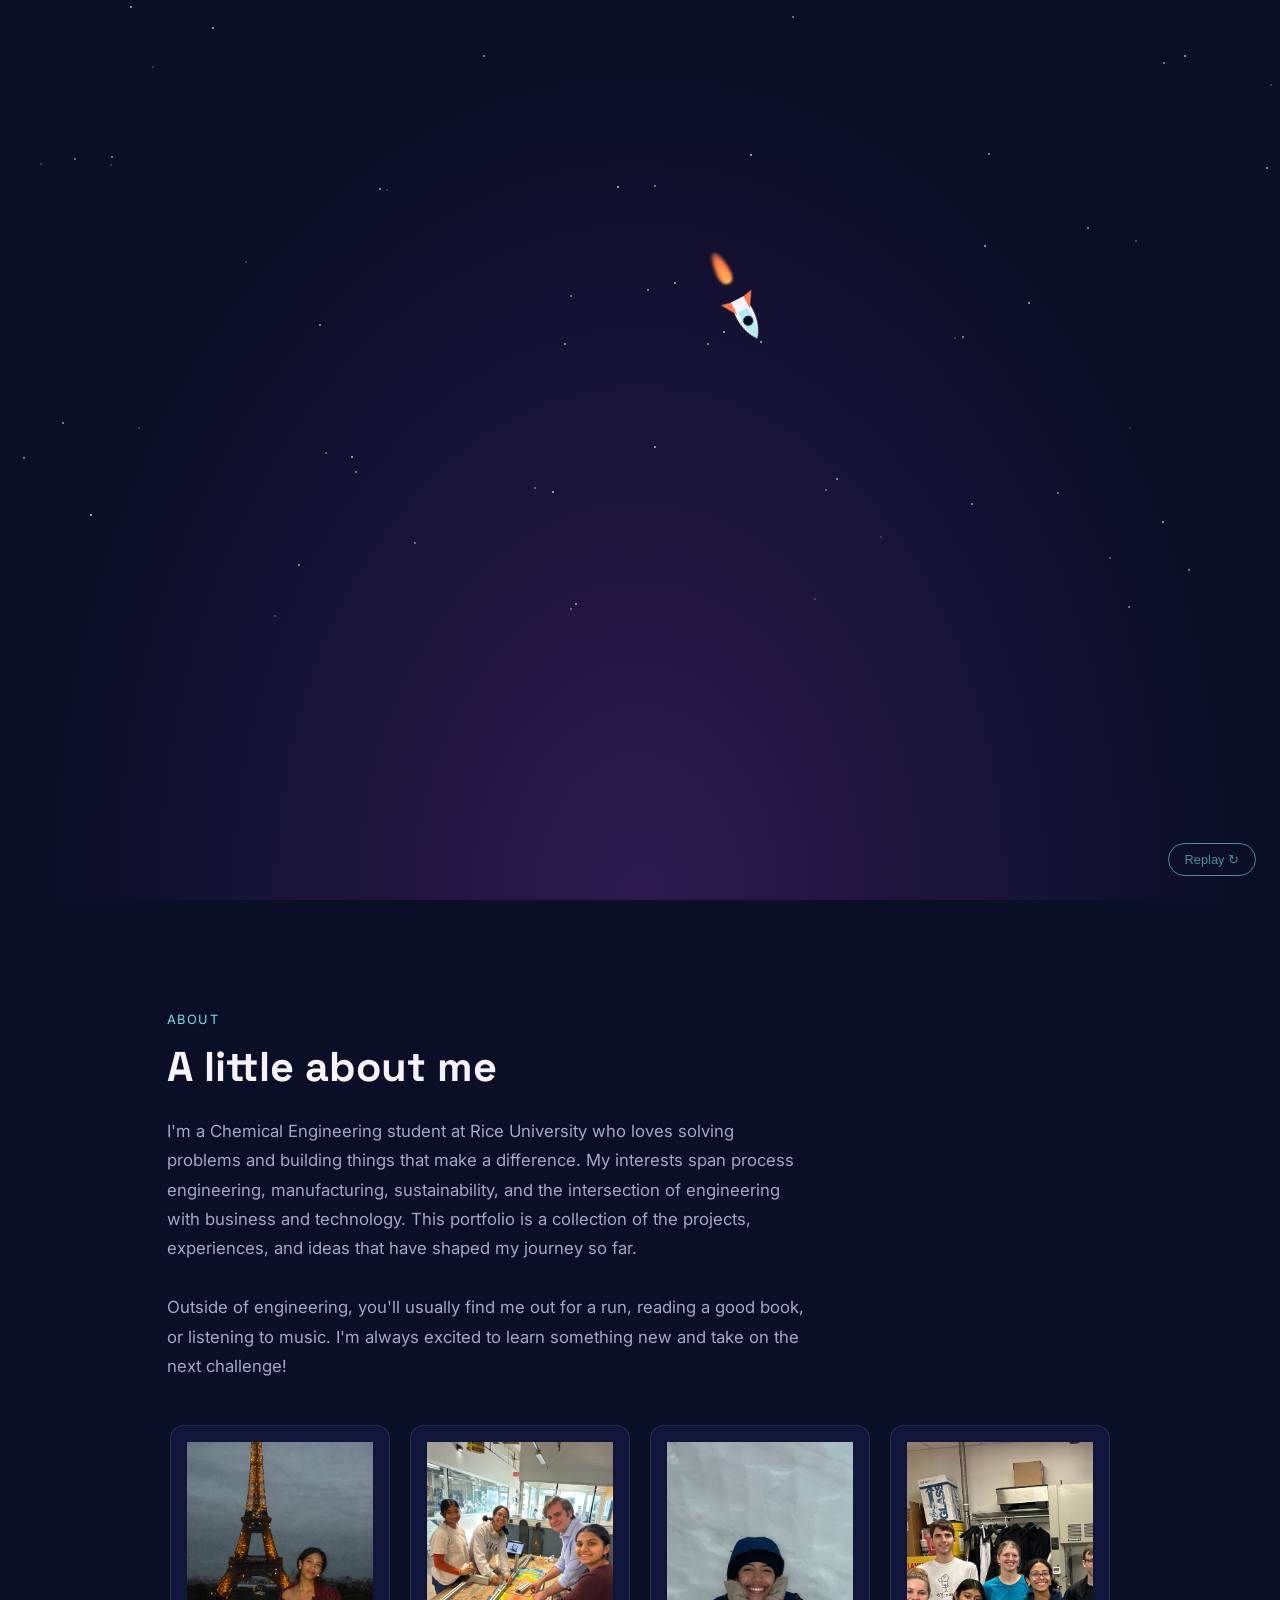
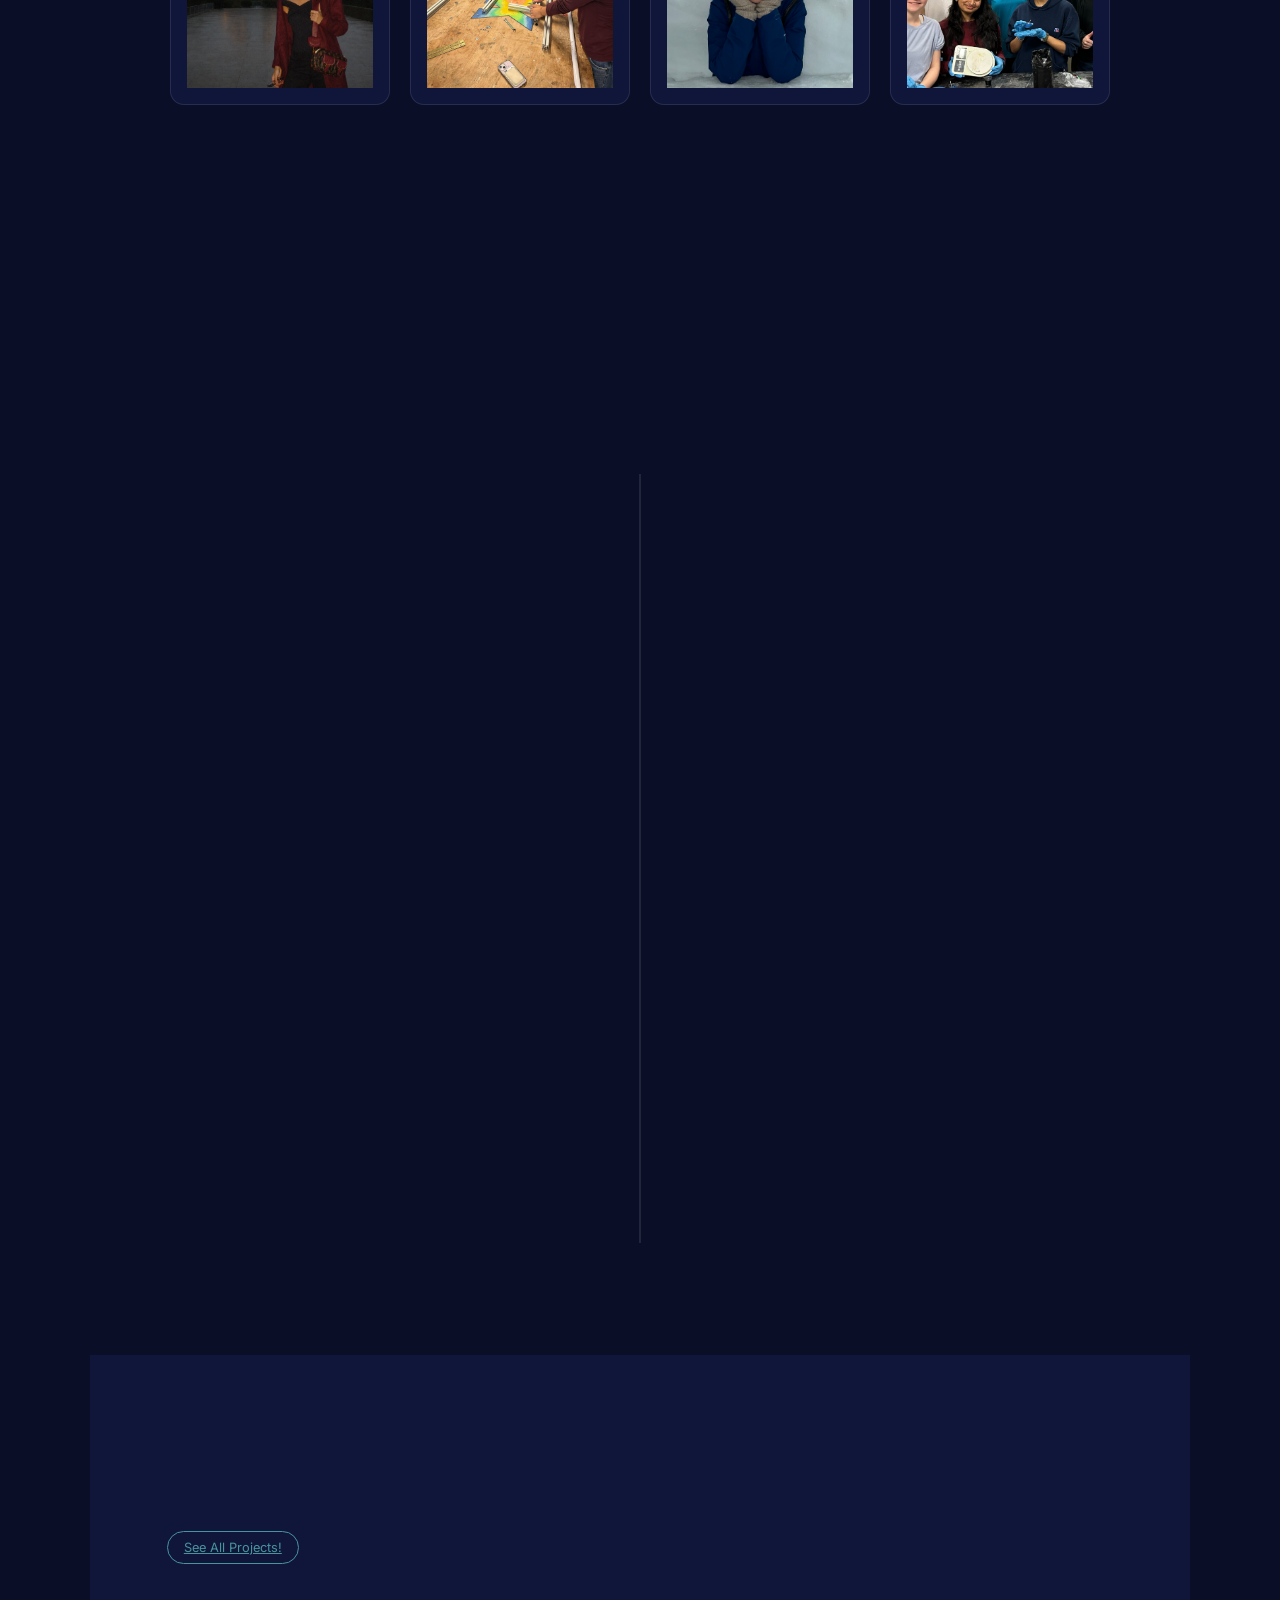
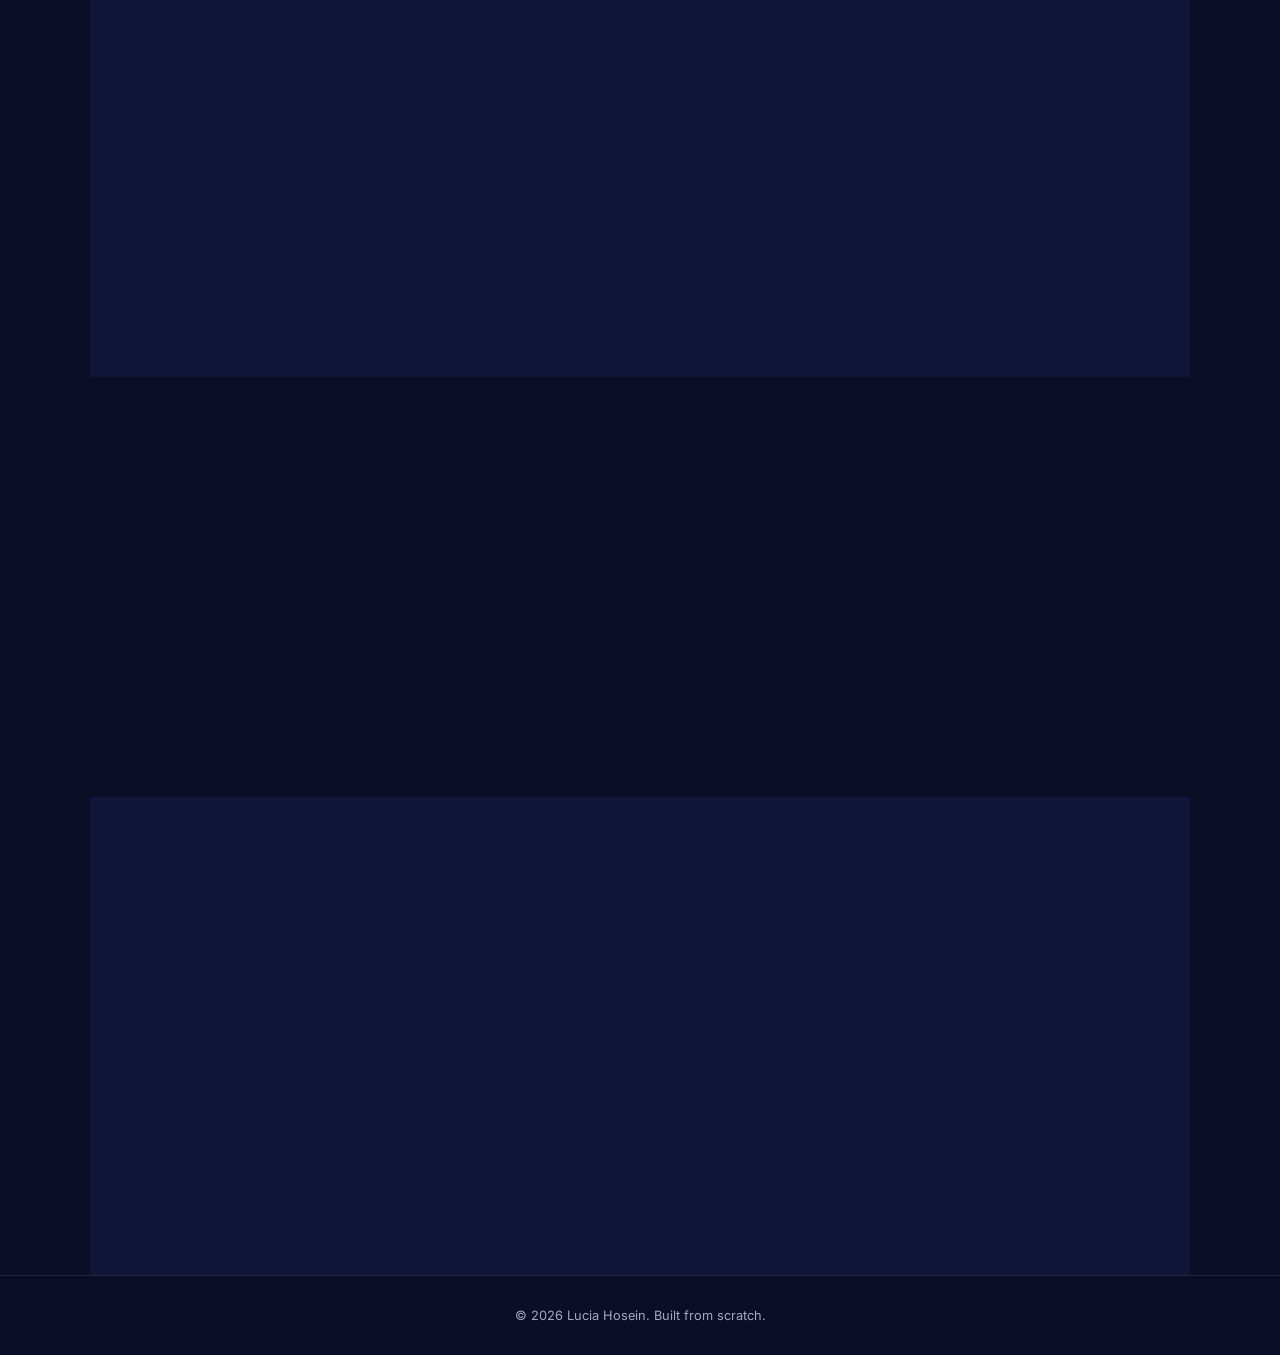
==== index.html @ 8dd656ae "Update index.html" ====
<!DOCTYPE html>
<html lang="en">
<head>
<meta charset="UTF-8">
<title>Lucia — Engineering Portfolio</title>
<link rel="preconnect" href="https://fonts.googleapis.com">
<link rel="preconnect" href="https://fonts.gstatic.com" crossorigin>
<link href="https://fonts.googleapis.com/css2?family=Space+Grotesk:wght@500;700&family=Inter:wght@400;500&display=swap" rel="stylesheet">
<link rel="stylesheet" href="styles.css">
</head>
<body>

<nav id="nav">
  <div class="logo">LUCIA HOSEIN</div>
  <ul>
    <li><a href="#about">About</a></li>
    <li><a href="#timeline">Timeline</a></li>
    <li><a href="projects/Project Landing Page.html">Projects</a></li>
    <li><a href="#skills">Skills</a></li>
    <li><a href="#contact">Contact</a></li>
  </ul>
</nav>

<div id="stage">
  <div id="hero">
    <h1>Hi, I'm Lucia!</h1>
    <p>Aspiring Chemical Engineer</p>
  </div>

  <div id="scroll-cue">

    <span>SCROLL</span>
    <svg width="18" height="18" viewBox="0 0 24 24" fill="none" stroke="#6EE7DE" stroke-width="2">
      <path d="M6 9l6 6 6-6"/>
    </svg>
  </div>

  <div id="rocket-wrap">
    <div class="rocket-body">
      <svg viewBox="0 0 46 62" width="46" height="62">
        <path d="M23 0 C33 12 34 30 30 44 L16 44 C12 30 13 12 23 0 Z" fill="#F5F3FF"/>
        <path d="M23 0 C29 10 30 22 28 32 L18 32 C16 22 17 10 23 0 Z" fill="#6EE7DE" opacity="0.5"/>
        <circle cx="23" cy="20" r="5" fill="#0A0E27"/>
        <path d="M16 30 L6 46 L16 44 Z" fill="#FF7A45"/>
        <path d="M30 30 L40 46 L30 44 Z" fill="#FF7A45"/>
      </svg>
      <div class="flame-trail"></div>
    </div>
  </div>

  <div id="impact"></div>
  <button id="replay">Replay ↻</button>
</div>

<section class="content" id="about">
  <span class="eyebrow reveal">About</span>
  <h2 class="reveal">A little about me</h2>
  <p class="reveal">
    I'm a Chemical Engineering student at Rice University who loves solving problems and building things that make a difference.
    My interests span process engineering, manufacturing, sustainability, and the intersection of engineering with business and technology. 
    This portfolio is a collection of the projects, experiences, and ideas that have shaped my journey so far.
    <br>
    <br>
    Outside of engineering, you'll usually find me out for a run, reading a good book, or listening to music.
    I'm always excited to learn something new and take on the next challenge!
  </p>
  <div class="photo-scroll reveal">
    <div class="photo-item placeholder">
      <img src="images/image 1.png">
    </div>
    <div class="photo-item placeholder">
      <img src ="images/image 2.PNG">
    </div>
    <div class="photo-item placeholder">
      <img src = "images/image 3.JPG">
    </div>
    <div class="photo-item placeholder">
      <img src="images/image 4.jpg">
    </div>
  </div>
</section>

<section class="content" id="timeline">
  <span class="eyebrow reveal">Journey</span>
  <h2 class="reveal">Education &amp; Experience</h2>
  <div class="timeline">
    <div class="timeline-item reveal">
      <span class="timeline-date">June 2026</span>
      <h3>Lab Intern </h3>ChampionX</h3>
      <p>Supporting engineers in industrial operations while gaining experience in process improvement, chemical treatment, and data-driven problem solving</p>
    </div>
    <div class="timeline-item reveal">
      <span class="timeline-date">April 2026</span>
      <h3>Undergraduate Researcher</h3>Kampouri Lab</h3>
      <p>Synthesizing and characterizing Metal-Organic Frameworks (MOFs) via solvothermal methods for applications in catalysis and photoelectrochemical devices </p>
    </div>
      <div class="timeline-item reveal">
      <span class="timeline-date">August 2025</span>
      <h3>Team Engineer</h3>Rice Eclipse</h3>
      <p>Designing, manufacturing, and testing HTPB/paraffin fuel grains for nationally competitive hybrid rockets</p>
    </div>
    <div class="timeline-item reveal">
      <span class="timeline-date">2025 – 2029</span>
      <h3>B.S. in Chemical and Biomolecular Engineering</h3>Rice University</h3>
      <p>Minor in Business Administration</p>
    </div>
    <!-- if i want to add more later
    <div class="timeline-item reveal">
      <span class="timeline-date">2022</span>
      <h3>Award or milestone</h3>
      <p>Placeholder — a hackathon win, publication, or other notable marker.</p>
    </div>
  -->
  </div>
</section>

<section class="content" id="projects">
  <h2 class="reveal">Selected Projects</h2>
    <div id="impact"></div>
      <a id="Project-Landing-Page" href="projects/Project Landing Page.html">See All Projects!</a>
</div>

    <div class="project-grid">
      <a class="project-card reveal" href="projects/project-1.html">
        <h3>Interactive Portfolio Website</h3>
        <p>Designed and developed a responsive portfolio website from concept to deployment</p>
        <span class="tag">HTML</span><span class="tag">CSS</span>
      </a>
      
      <a class="project-card reveal" href="projects/project-2.html">
        <h3>Social Network Analysis & Visualization</h3>
        <p>Analyzed relationship data by modeling networks as graphs in Python</p>
        <span class="tag">Python</span>
        <span class="tag">Social Network Analysis</span>
        <span class="tag">Centrality Metrics</span>
      </a>
      <!--
      <a class="project-card reveal" href="projects/project-3.html">
        <h3>Study Timer</h3>
        <p>One or two sentences on what this project does and why it's interesting. Replace with a real project.</p>
        <span class="tag">C++</span><span class="tag">Robotics</span>
      </a>
       -->
    </div>
  

</section>

<section class="content" id="skills">
  <span class="eyebrow reveal">Toolbox</span>
  <h2 class="reveal">Skills</h2>
  <div class="skill-cloud">
    <span class="skill-pill reveal">Python</span>
    <span class="skill-pill reveal">Java</span>
    <span class="skill-pill reveal">MATLAB</span>
    <span class="skill-pill reveal">Microsoft Office Suite</span>
    <span class="skill-pill reveal">French (Conversational)</span>
    <span class="skill-pill reveal">Arduino</span>
    <span class="skill-pill reveal">Git</span>
     <span class="skill-pill reveal">HTML</span>
     <span class="skill-pill reveal">CSS</span>
  </div>
</section>

<section class="content" id="contact">
  <span class="eyebrow reveal">Get in touch</span>
  <h2 class="reveal">Let's talk</h2>
  <p class="reveal">I'd love to hear from you!<br> Whether you have a question, feedback, or just want to connect, feel free to reach out.</p>
  <a class="email reveal" href="mailto:lh85@rice.edu">lh85@rice.edu</a>
  <div class="socials reveal">
    <a href="https://github.com/luciah07">GitHub</a>
    <a href="https://www.linkedin.com/in/lucia-hosein-886b6338a/">LinkedIn</a>
    <a href="images/Lucia Hosein Resume.pdf">Resume</a>
  </div>
</section>

<footer>© 2026 Lucia Hosein. Built from scratch.</footer>

<script>
const stage = document.getElementById('stage');
const rocket = document.getElementById('rocket-wrap');
const impact = document.getElementById('impact');
const hero = document.getElementById('hero');
const nav = document.getElementById('nav');
const scrollCue = document.getElementById('scroll-cue');

for (let i = 0; i < 60; i++) {
  const s = document.createElement('div');
  s.className = 'star';
  s.style.left = Math.random() * 100 + '%';
  s.style.top = Math.random() * 70 + '%';
  s.style.opacity = Math.random() * 0.6 + 0.2;
  stage.appendChild(s);
}

function runIntro() {
  hero.classList.remove('show');
  scrollCue.classList.remove('show');
  nav.classList.remove('show');
  rocket.style.transition = 'none';
  rocket.style.opacity = '1';
  impact.style.transition = 'none';
  impact.style.opacity = '0';
  impact.style.transform = 'translate(-50%, -50%) scale(0)';

  const w = window.innerWidth;
  const h = window.innerHeight;

  const startX = w * 0.18;
  const endX   = w * 0.62;
  const startY = h + 80;
  const groundY = h * 0.5;
  const peak = h * 0.62;

  const flightMs = 2800;
  const t0 = performance.now();

  function frame(now) {
    let t = (now - t0) / flightMs;
    if (t > 1) t = 1;

    const x = startX + (endX - startX) * t;
    const y = startY + (groundY - startY) * t - 4 * peak * t * (1 - t);

    const dt = 0.01;
    const t2 = Math.min(t + dt, 1);
    const x2 = startX + (endX - startX) * t2;
    const y2 = startY + (groundY - startY) * t2 - 4 * peak * t2 * (1 - t2);
    const angle = Math.atan2(y2 - y, x2 - x) * 180 / Math.PI + 90;

    rocket.style.transform = `translate(${x}px, ${y}px) rotate(${angle}deg)`;

    if (t < 1) {
      requestAnimationFrame(frame);
    } else {
      rocket.style.opacity = '0';
      crash(endX, groundY, w, h);
    }
  }
  requestAnimationFrame(frame);
}

function crash(x, y, w, h) {
  impact.style.left = x + 'px';
  impact.style.top = y + 'px';
  impact.style.opacity = '1';

  const diagonal = Math.sqrt(w * w + h * h) * 2.4;
  const scaleFactor = diagonal / 40;

  requestAnimationFrame(() => {
    impact.style.transition = 'transform 0.55s cubic-bezier(.2,.8,.3,1)';
    impact.style.transform = `translate(-50%, -50%) scale(${scaleFactor})`;
  });

  setTimeout(() => {
    hero.classList.add('show');
    scrollCue.classList.add('show');
    nav.classList.add('show');
  }, 420);

  setTimeout(() => {
    impact.style.transition = 'opacity 0.7s ease';
    impact.style.opacity = '0';
  }, 700);
}

document.getElementById('replay').addEventListener('click', runIntro);
scrollCue.addEventListener('click', () => {
  document.getElementById('about').scrollIntoView({ behavior: 'smooth' });
});
window.addEventListener('load', runIntro);

// nav background on scroll
window.addEventListener('scroll', () => {
  if (window.scrollY > 40) nav.classList.add('scrolled');
  else nav.classList.remove('scrolled');
});

// scroll-reveal for content sections
const revealEls = document.querySelectorAll('.reveal');
const io = new IntersectionObserver((entries) => {
  entries.forEach(entry => {
    if (entry.isIntersecting) entry.target.classList.add('in-view');
  });
}, { threshold: 0.15 });
revealEls.forEach(el => io.observe(el));

// project horizontal scroll arrows
const projectGrid = document.querySelector('.project-grid');
const prevBtn = document.getElementById('proj-prev');
const nextBtn = document.getElementById('proj-next');
if (projectGrid && prevBtn && nextBtn) {
  const scrollAmount = () => projectGrid.querySelector('.project-card').offsetWidth + 24;
  prevBtn.addEventListener('click', () => {
    projectGrid.scrollBy({ left: -scrollAmount(), behavior: 'smooth' });
  });
  nextBtn.addEventListener('click', () => {
    projectGrid.scrollBy({ left: scrollAmount(), behavior: 'smooth' });
  });
}
</script>

</body>
</html>
---- styles.css ----
:root {
    --bg-deep: #0A0E27;
    --bg-panel: #10163A;
    --bg-dusk: #2D1B4E;
    --flame: #FF7A45;
    --flame-hot: #FFC857;
    --text-light: #F5F3FF;
    --text-dim: #A9A6C4;
    --accent-cool: #6EE7DE;
    --line: rgba(245,243,255,0.1);
  }

  * { box-sizing: border-box; }

  html {
    scroll-behavior: smooth;
  }

  body {
    margin: 0;
    background: var(--bg-deep);
    font-family: 'Inter', 'Segoe UI', sans-serif;
    color: var(--text-light);
  }

  h1, h2, h3 {
    font-family: 'Space Grotesk', 'Segoe UI', sans-serif;
    margin: 0;
  }

  /* --- nav --- */
  #nav {
    position: fixed;
    top: 0;
    left: 0;
    width: 100%;
    display: flex;
    align-items: center;
    justify-content: space-between;
    padding: 20px 6vw;
    z-index: 100;
    opacity: 0;
    transform: translateY(-10px);
    transition: opacity 0.7s ease, transform 0.7s ease, background 0.3s ease, border-color 0.3s ease;
    border-bottom: 1px solid transparent;
  }
  #nav.show { opacity: 1; transform: translateY(0); }
  #nav.scrolled { background: rgba(10,14,39,0.85); backdrop-filter: blur(8px); border-color: var(--line); }

  #nav .logo {
    font-family: 'Space Grotesk', sans-serif;
    font-weight: 700;
    font-size: 1.1rem;
    letter-spacing: 0.02em;
  }

  #nav ul {
    list-style: none;
    display: flex;
    gap: 2rem;
    margin: 0;
    padding: 0;
  }

  #nav a {
    color: var(--text-dim);
    text-decoration: none;
    font-size: 0.9rem;
    letter-spacing: 0.03em;
    transition: color 0.2s ease;
  }
  #nav a:hover { color: var(--accent-cool); }

  /* --- hero / rocket stage --- */
  #stage {
    position: relative;
    width: 100%;
    height: 100vh;
    overflow: hidden;
    background: radial-gradient(ellipse at 50% 100%, var(--bg-dusk) 0%, var(--bg-deep) 65%);
  }

  .star {
    position: absolute;
    width: 2px;
    height: 2px;
    background: var(--text-light);
    border-radius: 50%;
  }

  #hero {
    position: absolute;
    inset: 0;
    display: flex;
    flex-direction: column;
    align-items: center;
    justify-content: center;
    text-align: center;
    opacity: 0;
    transform: translateY(14px);
    transition: opacity 0.9s ease, transform 0.9s ease;
    z-index: 5;
  }
  #hero.show { opacity: 1; transform: translateY(0); }

  #hero h1 {
    font-size: clamp(2.2rem, 6vw, 4.2rem);
    font-weight: 700;
    letter-spacing: -0.02em;
  }

  #hero p {
    margin-top: 0.6rem;
    font-size: 1.1rem;
    color: var(--accent-cool);
    letter-spacing: 0.04em;
  }

  #scroll-cue {
    position: absolute;
    bottom: 36px;
    left: 50%;
    transform: translateX(-50%);
    display: flex;
    flex-direction: column;
    align-items: center;
    gap: 6px;
    opacity: 0;
    transition: opacity 0.9s ease 0.4s;
    z-index: 6;
    cursor: pointer;
  }
  #scroll-cue.show { opacity: 0.8; }
  #scroll-cue:hover { opacity: 1; }
  #scroll-cue span { font-size: 0.75rem; color: var(--text-dim); letter-spacing: 0.08em; }
  #scroll-cue svg { animation: bob 1.6s ease-in-out infinite; }
  @keyframes bob { 0%,100% { transform: translateY(0); } 50% { transform: translateY(6px); } }

  #rocket-wrap {
    position: absolute;
    left: 0;
    top: 0;
    width: 46px;
    height: 90px;
    z-index: 10;
    will-change: transform;
  }
  .rocket-body { position: relative; width: 46px; height: 90px; }

  .flame-trail {
    position: absolute;
    left: 50%;
    top: 62px;
    transform: translateX(-50%);
    width: 16px;
    height: 34px;
    background: radial-gradient(ellipse at top, var(--flame-hot) 0%, var(--flame) 55%, transparent 80%);
    border-radius: 50% 50% 60% 60%;
    filter: blur(1px);
  }

  #impact {
    position: absolute;
    width: 40px;
    height: 40px;
    border-radius: 50%;
    background: radial-gradient(circle, var(--flame-hot) 0%, var(--flame) 45%, var(--bg-dusk) 100%);
    transform: translate(-50%, -50%) scale(0);
    z-index: 8;
    opacity: 0;
  }

  #replay {
    position: absolute;
    bottom: 24px;
    right: 24px;
    z-index: 20;
    background: transparent;
    border: 1px solid var(--accent-cool);
    color: var(--accent-cool);
    padding: 8px 16px;
    border-radius: 20px;
    font-size: 0.8rem;
    cursor: pointer;
    opacity: 0.6;
  }
  #replay:hover { opacity: 1; }


  /* --- content sections --- */
  section.content {
    padding: 7rem 6vw;
    max-width: 1100px;
    margin: 0 auto;
  }

  .reveal {
    opacity: 0;
    transform: translateY(24px);
    transition: opacity 0.7s ease, transform 0.7s ease;
  }
  .reveal.in-view { opacity: 1; transform: translateY(0); }

  .eyebrow {
    display: block;
    font-size: 0.8rem;
    letter-spacing: 0.12em;
    color: var(--accent-cool);
    text-transform: uppercase;
    margin-bottom: 0.8rem;
  }

  #about h2 { font-size: clamp(1.8rem, 4vw, 2.6rem); margin-bottom: 1.5rem; }
  #about p { font-size: 1.05rem; line-height: 1.75; color: var(--text-dim); max-width: 640px; }

  .photo-scroll {
    justify-content: center;
    display: flex;
    gap: 1.25rem;
    overflow-x: auto;
    scroll-snap-type: x mandatory;
    margin: 2.5rem -6vw 0;
    padding: 0.25rem 6vw 1rem;
    scrollbar-width: thin;
    scrollbar-color: var(--line) transparent;
  }
  .photo-scroll::-webkit-scrollbar { height: 6px; }
  .photo-scroll::-webkit-scrollbar-track { background: transparent; }
  .photo-scroll::-webkit-scrollbar-thumb { background: var(--line); border-radius: 10px; }

  .photo-item {
    flex: 0 0 220px;
    height: 280px;
    border-radius: 14px;
    scroll-snap-align: start;
    overflow: hidden;
    border: 1px solid var(--line);
  }
  .photo-item img {
    width: 100%;
    height: 100%;
    object-fit: cover;
    display: block;
  }
  .photo-item.placeholder {
    background: var(--bg-panel);
    display: flex;
    align-items: center;
    justify-content: center;
    color: var(--text-dim);
    font-size: 0.85rem;
    text-align: center;
    padding: 1rem;
  }

  #timeline h2 { font-size: clamp(1.8rem, 4vw, 2.6rem); margin-bottom: 3rem; }

  .timeline {
    position: relative;
    padding-top: 0.5rem;
  }

  .timeline::before {
    content: '';
    position: absolute;
    left: 50%;
    top: 0;
    bottom: 0;
    width: 2px;
    background: var(--line);
    transform: translateX(-50%);
  }

  .timeline-item {
    position: relative;
    width: 50%;
    padding: 0 3rem 3.5rem;
  }

  .timeline-item:nth-child(odd) {
    left: 0;
    text-align: right;
  }

  .timeline-item:nth-child(even) {
    left: 50%;
    text-align: left;
  }

  .timeline-item::after {
    content: '';
    position: absolute;
    top: 4px;
    width: 14px;
    height: 14px;
    border-radius: 50%;
    background: var(--flame-hot);
    border: 3px solid var(--bg-deep);
    box-shadow: 0 0 0 1px var(--line);
  }

  .timeline-item:nth-child(odd)::after { right: -8px; }
  .timeline-item:nth-child(even)::after { left: -8px; }

  .timeline-date {
    display: block;
    font-size: 0.78rem;
    letter-spacing: 0.08em;
    color: var(--accent-cool);
    text-transform: uppercase;
    margin-bottom: 0.4rem;
  }

  .timeline-item h3 { font-size: 1.1rem; margin-bottom: 0.4rem; }
  .timeline-item p { font-size: 0.92rem; color: var(--text-dim); line-height: 1.6; margin: 0; }

  @media (max-width: 700px) {
    .timeline::before { left: 8px; }
    .timeline-item,
    .timeline-item:nth-child(odd),
    .timeline-item:nth-child(even) {
      width: 100%;
      left: 0;
      text-align: left;
      padding: 0 0 2.5rem 2.5rem;
    }
    .timeline-item:nth-child(odd)::after,
    .timeline-item:nth-child(even)::after {
      left: 1px;
      right: auto;
    }
  }

  #projects { 
    background: var(--bg-panel);
        #Project-Landing-Page {
    position: relative;
      bottom: 24px;
    z-index: 20;
    background: transparent;
    border: 1px solid var(--accent-cool);
    color: var(--accent-cool);
    padding: 8px 16px;
    border-radius: 20px;
    font-size: 0.8rem;
    cursor: pointer;
    opacity: 0.6;
  }
  #Project-Landing-Page:hover { opacity: 1; } }

  #projects h2 { font-size: clamp(1.8rem, 4vw, 2.6rem); margin-bottom: 2.5rem; }

  .project-scroller {
    position: relative;
  }
.landing-project-grid {
    display: grid;
    grid-template-columns: repeat(auto-fit, minmax(320px, 1fr));
    gap: 2rem;

    max-width: 1100px;
    margin: 0 auto;
    padding: 2rem 0;
}
  .project-grid {
    display: flex;
    gap: 1.5rem;
    overflow-x: auto;
    scroll-snap-type: x mandatory;
    padding-bottom: 1rem;
    margin: 0 -6vw;
    padding-left: 6vw;
    padding-right: 6vw;
    scrollbar-width: thin;
    scrollbar-color: var(--line) transparent;
  }

  .project-grid::-webkit-scrollbar { height: 6px; }
  .project-grid::-webkit-scrollbar-track { background: transparent; }
  .project-grid::-webkit-scrollbar-thumb { background: var(--line); border-radius: 10px; }


  .project-card {
    flex: 0 0 280px;
    scroll-snap-align: start;
    color: inherit;
    text-decoration: none;
    display: block;
  }

  /* --- project detail pages --- */
  .back-link {
    display: inline-flex;
    align-items: center;
    gap: 6px;
    color: var(--text-dim);
    text-decoration: none;
    font-size: 0.9rem;
    margin-bottom: 2.5rem;
    transition: color 0.2s ease;
  }
  .back-link:hover { color: var(--accent-cool); }

  .detail-hero {
    padding: 8rem 6vw 3rem;
    max-width: 800px;
    margin: 0 auto;
  }

  .detail-hero .eyebrow { margin-bottom: 1rem; }
  .detail-hero h1 {
    font-size: clamp(2rem, 5vw, 3rem);
    margin-bottom: 1rem;
  }
  .detail-hero .tag { margin-right: 8px; }

  .diagram-box {
    width: 100%;
    margin: 1.5rem 0;
    padding: 1.25rem;
    border: 1px solid var(--line);
    border-radius: 14px;
    background: var(--bg-panel);
    display: flex;
    align-items: center;
    justify-content: center;
  }
  .diagram-box img {
    display: block;
    max-width: 100%;
    max-height: 70vh;
    width: auto;
    height: auto;
    object-fit: contain;
    border-radius: 6px;
  }
  .diagram-box.placeholder {
    min-height: 220px;
    color: var(--text-dim);
    font-size: 0.85rem;
    text-align: center;
  }

  .detail-body {
    max-width: 700px;
    margin: 0 auto;
    padding: 0 6vw 6rem;
  }
  .detail-body h2 {
    font-size: 1.3rem;
    margin: 2.5rem 0 0.8rem;
  }
  .detail-body h2:first-child { margin-top: 0; }
  .detail-body p {
    color: var(--text-dim);
    line-height: 1.75;
    font-size: 1.02rem;
    margin: 0 0 1rem;
  }
  .detail-links {
    display: flex;
    gap: 1.5rem;
    margin-top: 2.5rem;
  }
  .detail-links a {
    color: var(--accent-cool);
    text-decoration: none;
    border-bottom: 1px solid var(--accent-cool);
    padding-bottom: 3px;
    font-size: 0.95rem;
  }

  .scroll-arrow {
    position: absolute;
    top: 50%;
    transform: translateY(-50%);
    width: 40px;
    height: 40px;
    border-radius: 50%;
    background: var(--bg-deep);
    border: 1px solid var(--line);
    color: var(--text-light);
    display: flex;
    align-items: center;
    justify-content: center;
    cursor: pointer;
    z-index: 4;
    opacity: 0.85;
    transition: opacity 0.2s ease, border-color 0.2s ease;
  }
  .scroll-arrow:hover { opacity: 1; border-color: var(--accent-cool); }
  .scroll-arrow.prev { left: -6px; }
  .scroll-arrow.next { right: -6px; }

  @media (max-width: 700px) {
    .scroll-arrow { display: none; }
  }

  .project-card {
    border: 1px solid var(--line);
    border-radius: 14px;
    padding: 1.75rem;
    background: rgba(245,243,255,0.02);
    transition: border-color 0.25s ease, transform 0.25s ease;
  }
  .project-card:hover { border-color: var(--accent-cool); transform: translateY(-4px); }
  .project-card h3 { font-size: 1.15rem; margin-bottom: 0.6rem; }
  .project-card p { font-size: 0.92rem; color: var(--text-dim); line-height: 1.6; margin: 0 0 1rem; }
  .project-card .tag { display: inline-block; font-size: 0.72rem; color: var(--flame-hot); border: 1px solid rgba(255,200,87,0.3); border-radius: 20px; padding: 3px 10px; margin-right: 6px; }

  #skills h2 { font-size: clamp(1.8rem, 4vw, 2.6rem); margin-bottom: 2rem; }
  .skill-cloud { display: flex; flex-wrap: wrap; gap: 0.8rem; }
  .skill-pill {
    border: 1px solid var(--line);
    border-radius: 20px;
    padding: 8px 18px;
    font-size: 0.9rem;
    color: var(--text-dim);
  }

  #contact { background: var(--bg-panel); text-align: center; }
  #contact h2 { font-size: clamp(1.8rem, 4vw, 2.6rem); }
  #contact p { color: var(--text-dim); margin: 1rem 0 2rem; }
  #contact a.email {
    display: inline-block;
    font-size: 1.2rem;
    color: var(--accent-cool);
    text-decoration: none;
    border-bottom: 1px solid var(--accent-cool);
    padding-bottom: 4px;
  }
  .socials { display: flex; justify-content: center; gap: 1.5rem; margin-top: 2.5rem; }
  .socials a { color: var(--text-dim); text-decoration: none; font-size: 0.9rem; }
  .socials a:hover { color: var(--text-light); }

  .detail-body table.detail-table {
    width: 100%;
    border-collapse: collapse;
    margin: 1.5rem 0 2rem;
    font-size: 0.95rem;
  }
  .detail-table th,
  .detail-table td {
    text-align: left;
    padding: 0.85rem 1rem;
    border-bottom: 1px solid var(--line);
    vertical-align: top;
  }
  .detail-table th {
    font-family: 'Space Grotesk', 'Segoe UI', sans-serif;
    font-size: 0.78rem;
    letter-spacing: 0.08em;
    text-transform: uppercase;
    color: var(--accent-cool);
    border-bottom: 1px solid var(--accent-cool);
  }
  .detail-table td:first-child {
    color: var(--flame-hot);
    font-weight: 500;
    white-space: nowrap;
    width: 1%;
  }
  .detail-table td {
    color: var(--text-light);
    line-height: 1.6;
  }
  .detail-table tbody tr:last-child td {
    border-bottom: none;
  }
  @media (max-width: 700px) {
    .detail-table td:first-child { white-space: normal; width: auto; }
  }

  footer {
    text-align: center;
    padding: 2rem;
    color: var(--text-dim);
    font-size: 0.8rem;
    border-top: 1px solid var(--line);
  }
  #mainprojectpage {

 background: radial-gradient(ellipse at 50% 100%, var(--accent-cool) 0%, var(--bg-deep) 65%);

    min-height: 100vh;
    padding: 4rem 2rem;

}
#mainprojectpage p {
  color:var(--text-light);
}
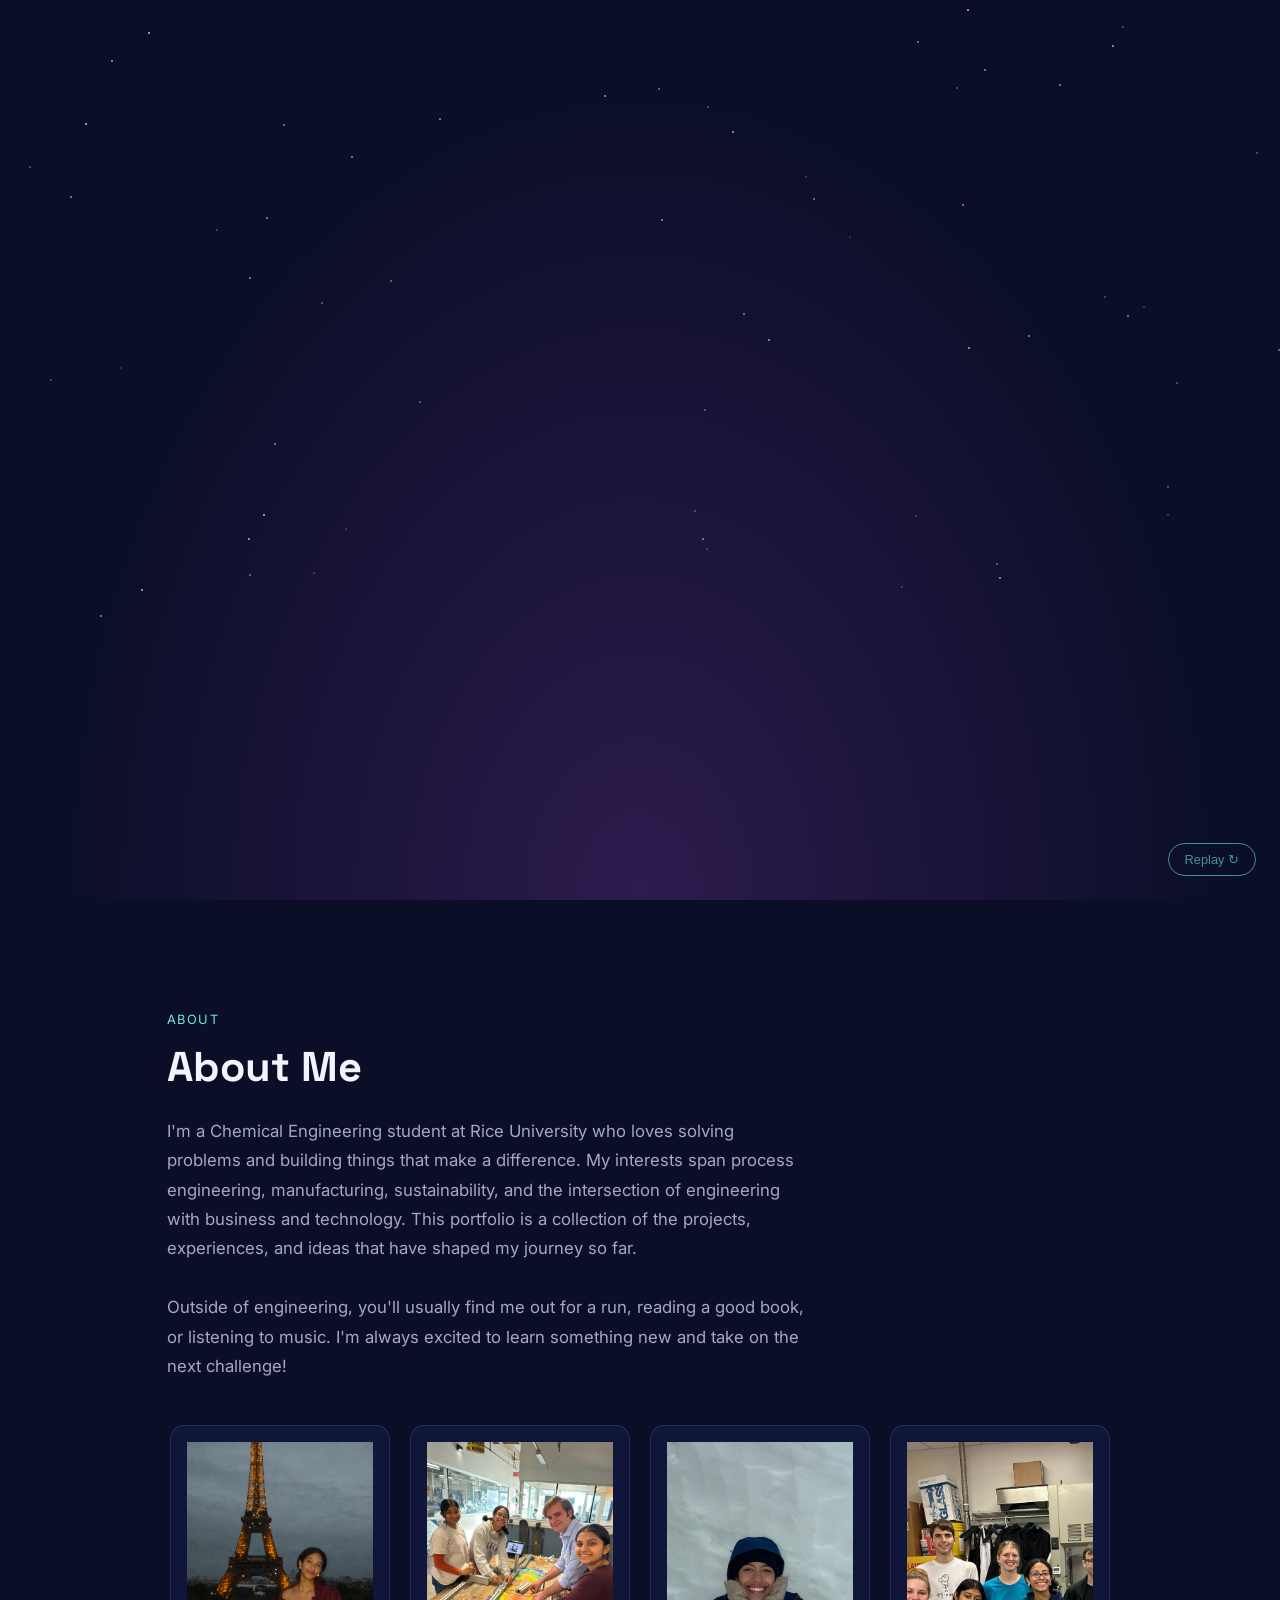
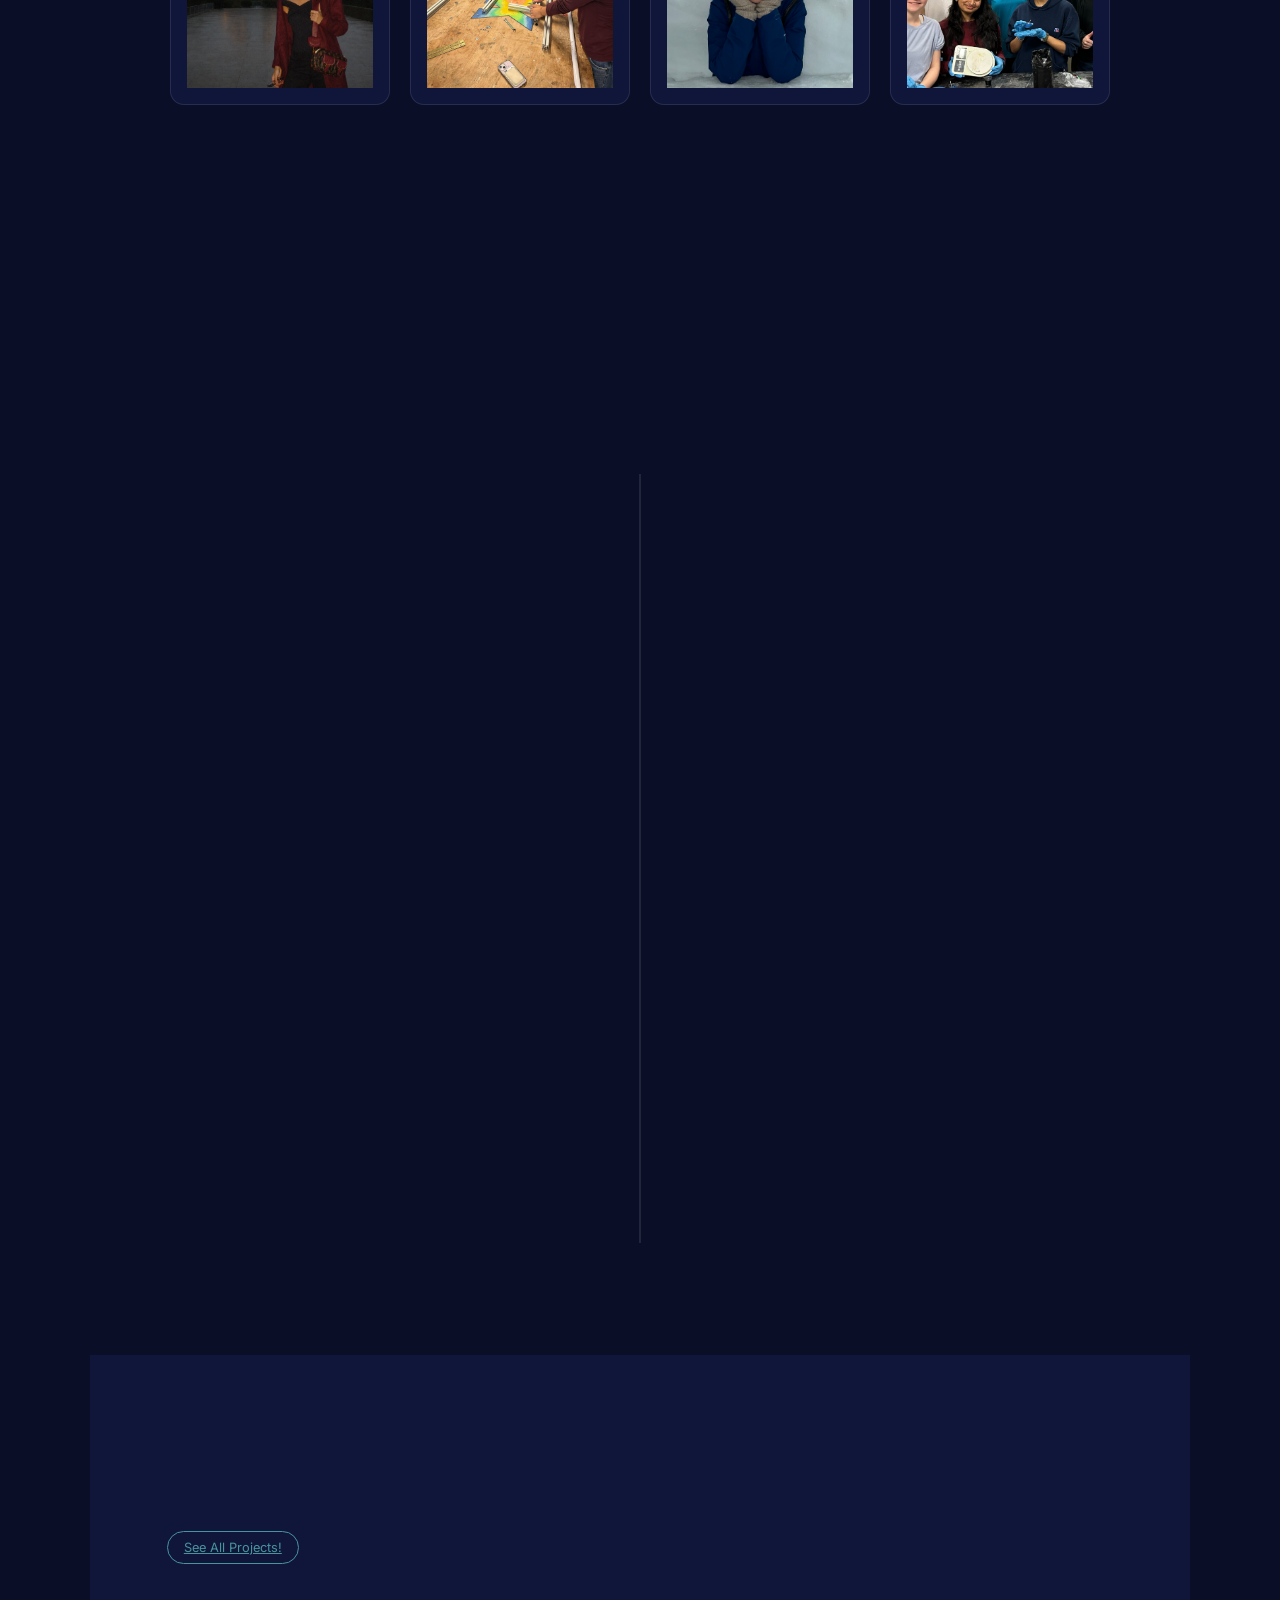
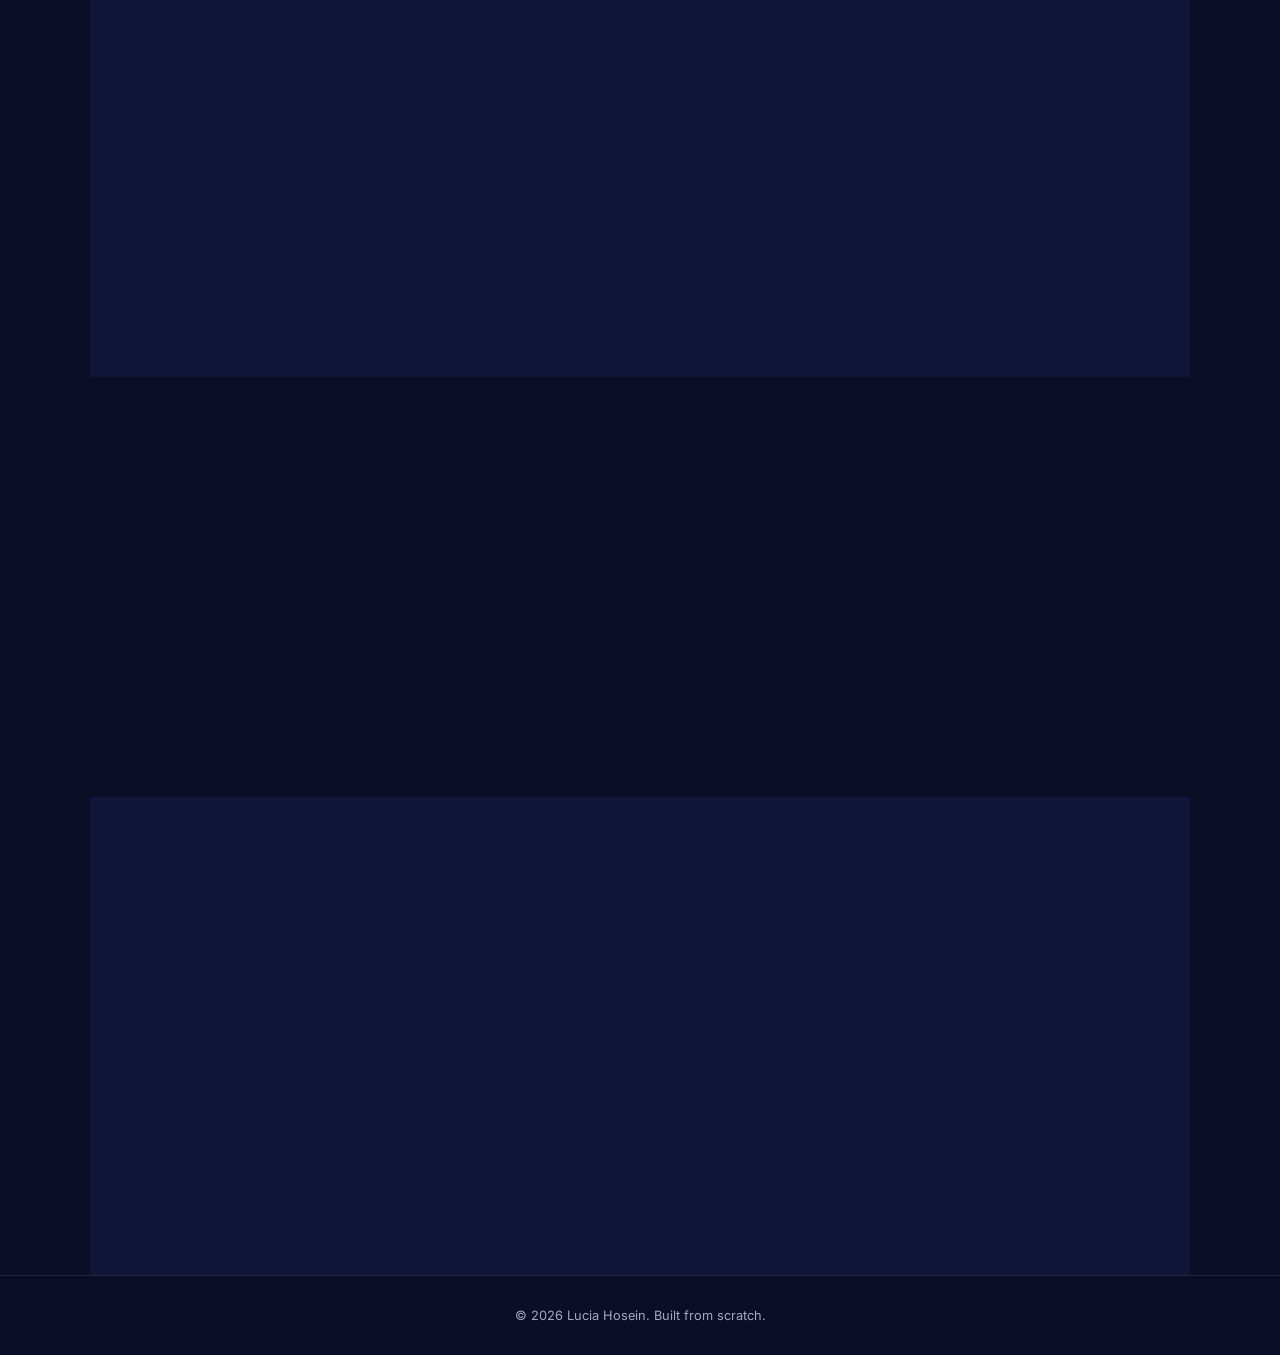
==== commit e3c073e0: "Update index.html" ====
--- a/index.html
+++ b/index.html
@@ -54,7 +54,7 @@
 
 <section class="content" id="about">
   <span class="eyebrow reveal">About</span>
-  <h2 class="reveal">A little about me</h2>
+  <h2 class="reveal">About Me</h2>
   <p class="reveal">
     I'm a Chemical Engineering student at Rice University who loves solving problems and building things that make a difference.
     My interests span process engineering, manufacturing, sustainability, and the intersection of engineering with business and technology. 
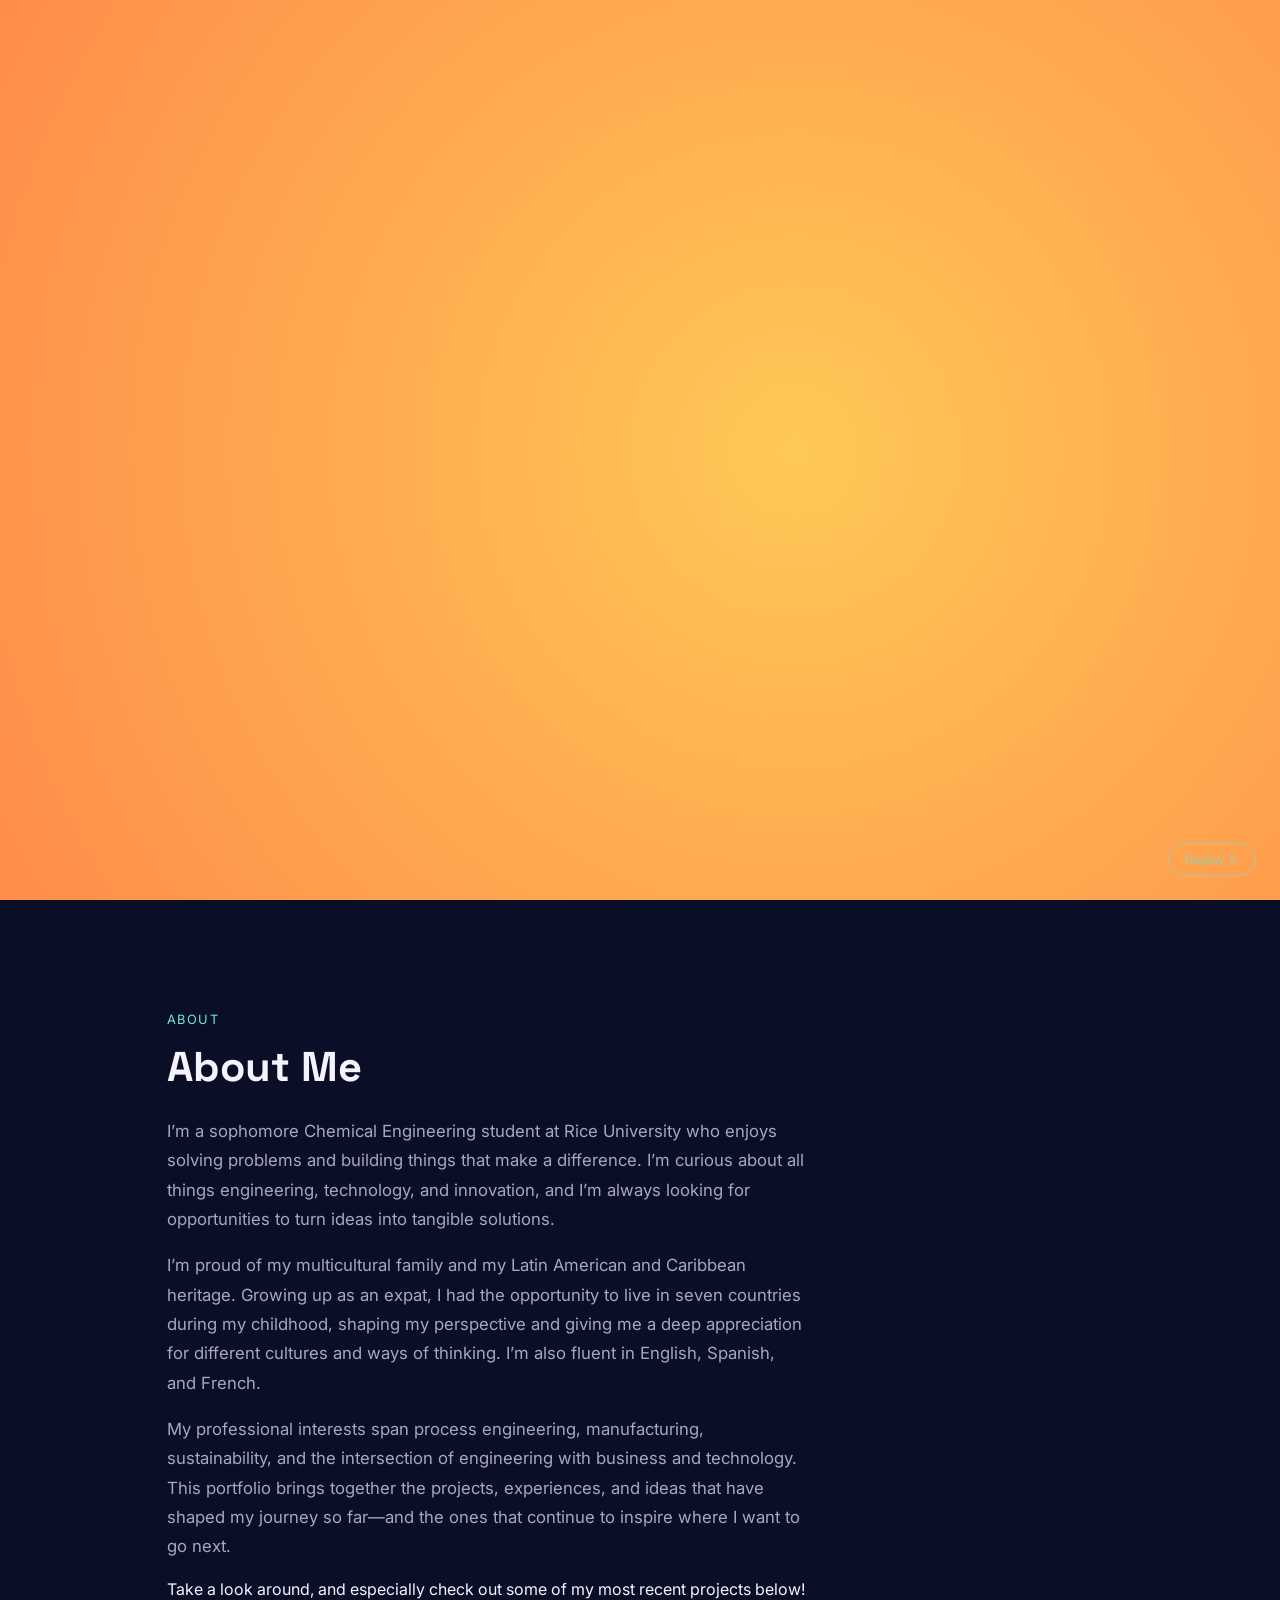
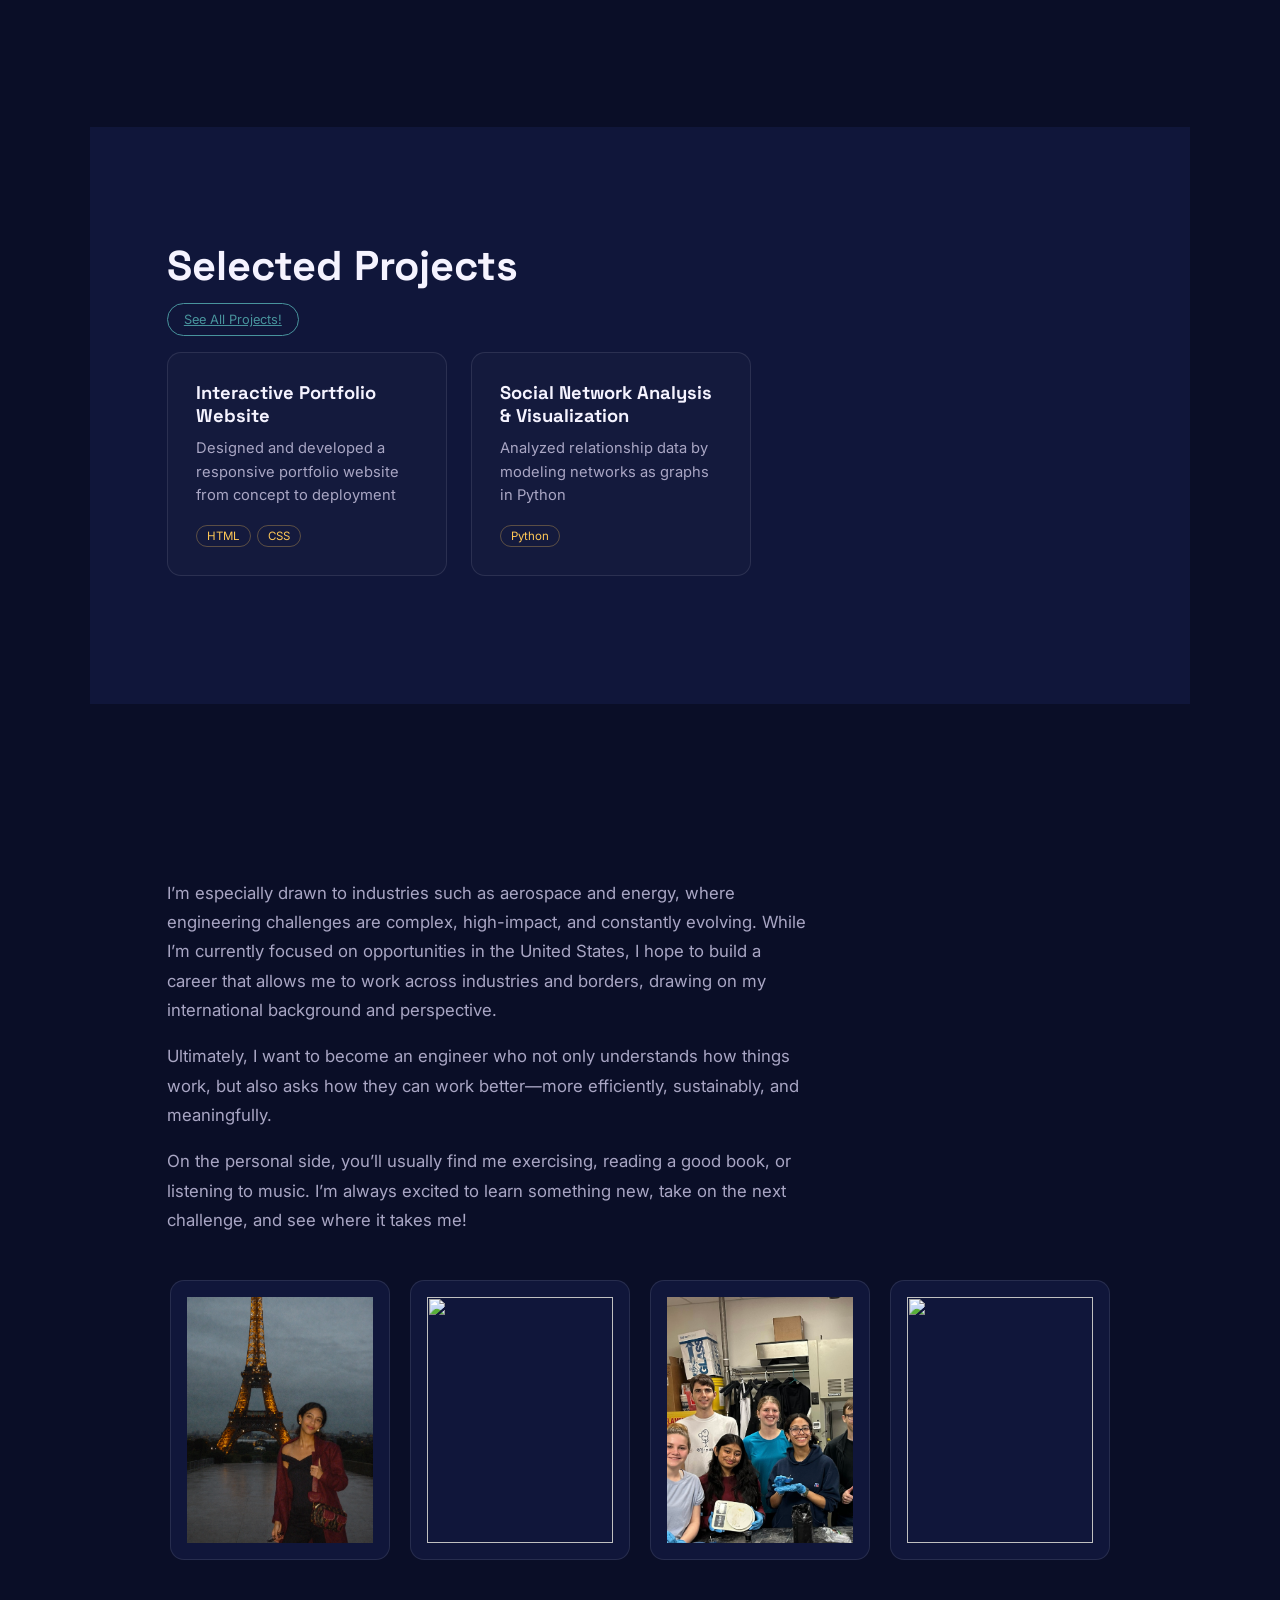
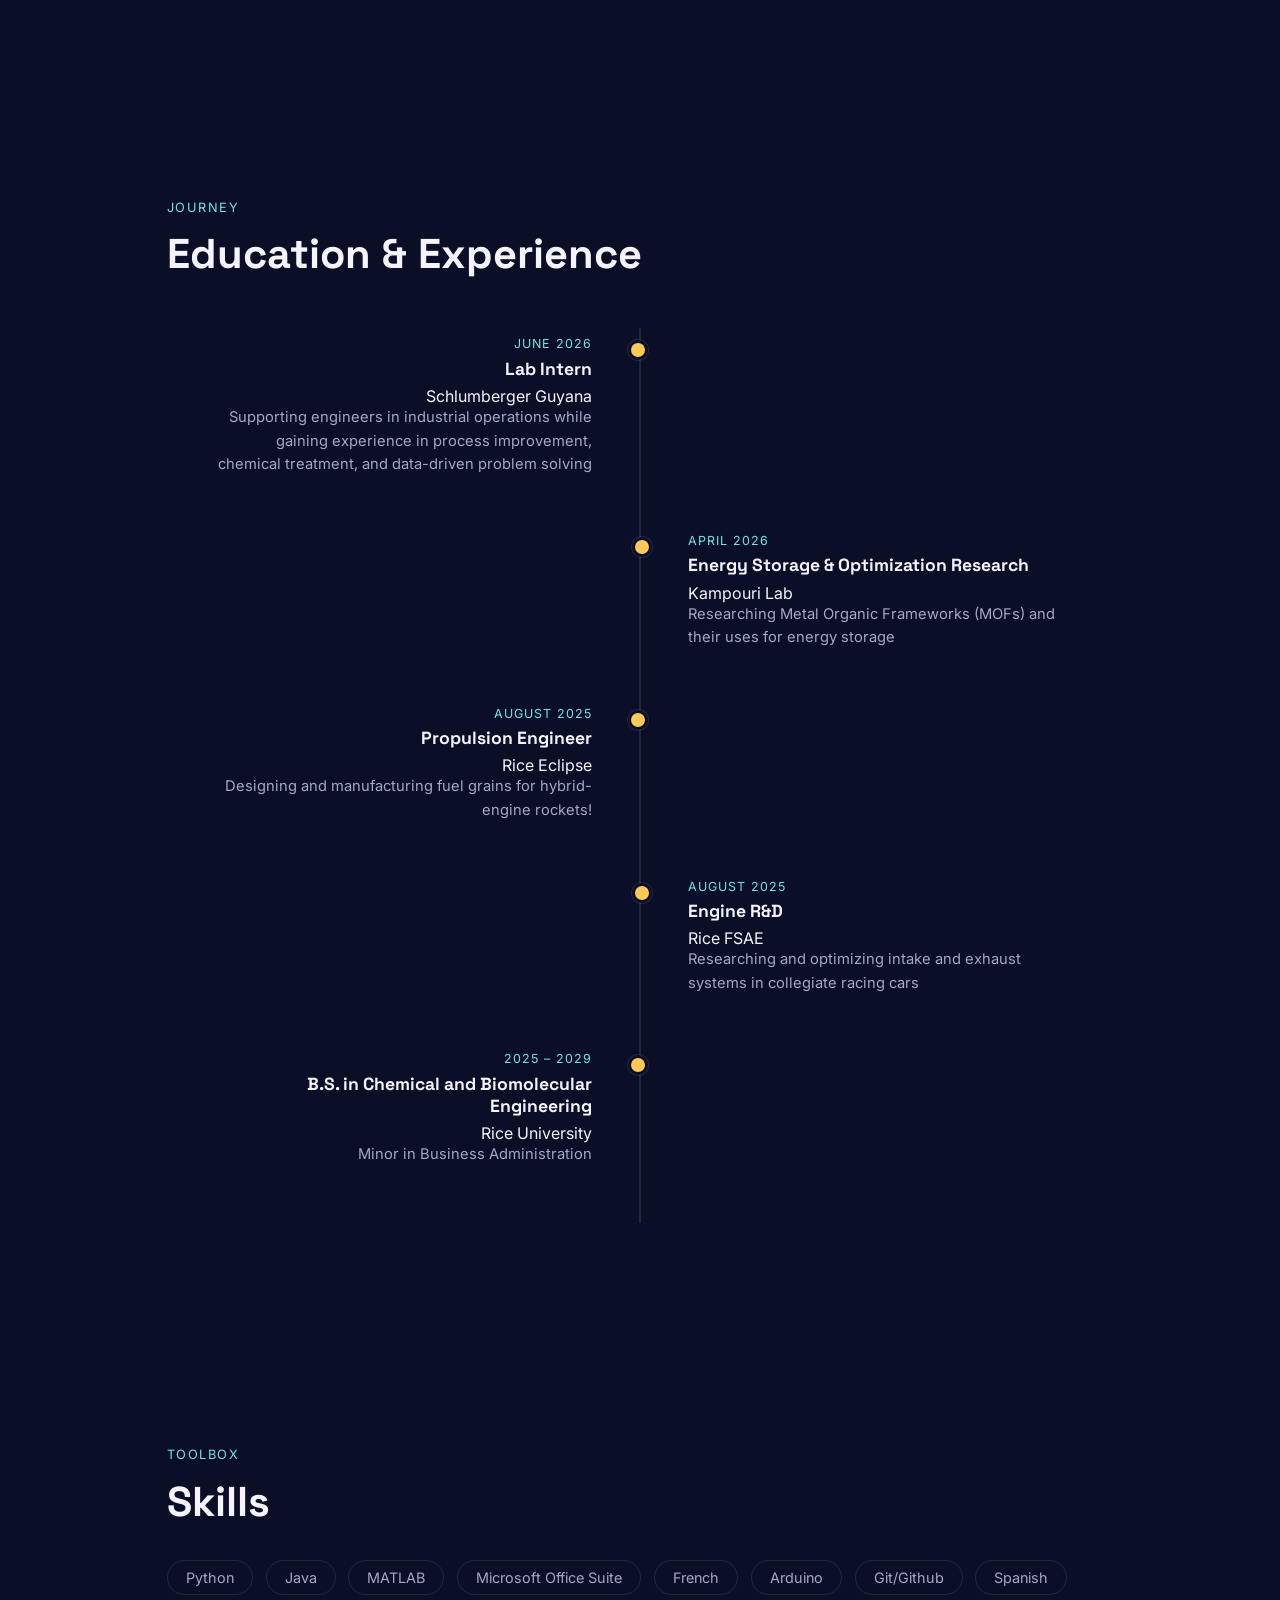
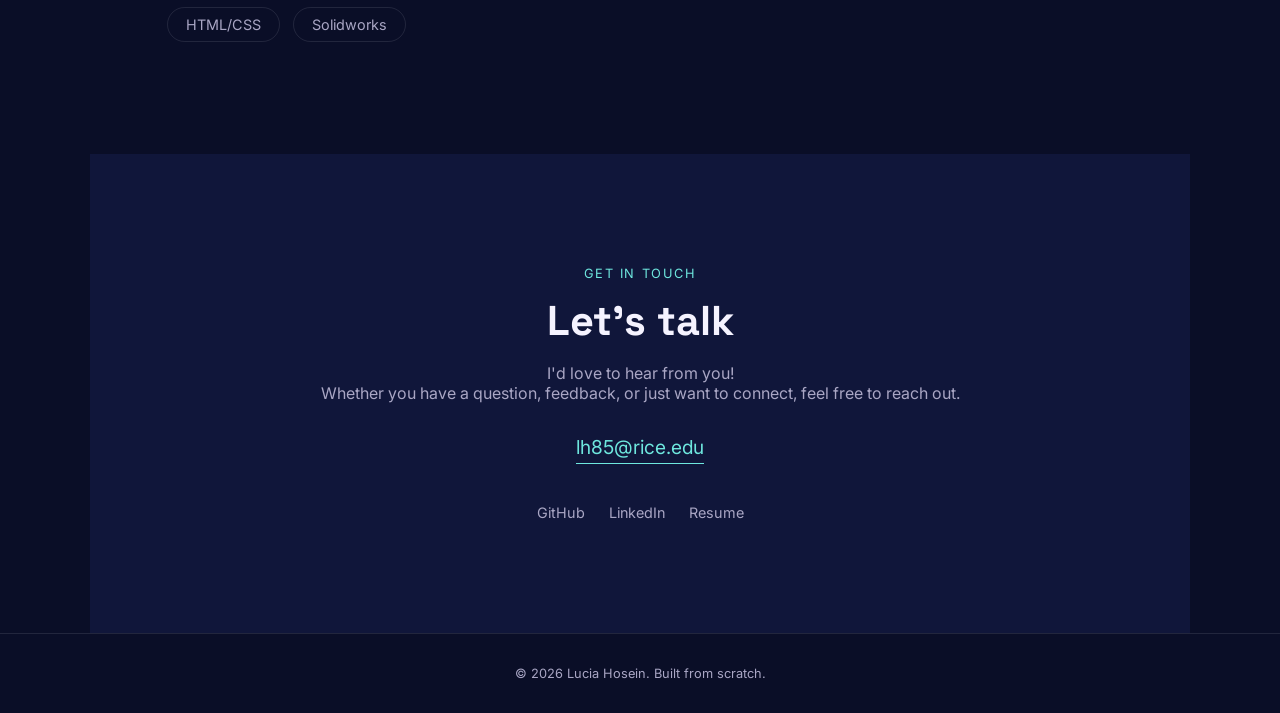
==== commit 433685dd: "Add files via upload" ====
--- a/index.html
+++ b/index.html
@@ -56,26 +56,71 @@
   <span class="eyebrow reveal">About</span>
   <h2 class="reveal">About Me</h2>
   <p class="reveal">
-    I'm a Chemical Engineering student at Rice University who loves solving problems and building things that make a difference.
-    My interests span process engineering, manufacturing, sustainability, and the intersection of engineering with business and technology. 
-    This portfolio is a collection of the projects, experiences, and ideas that have shaped my journey so far.
+<p>
+I’m a sophomore Chemical Engineering student at Rice University who enjoys solving problems and building things that make a difference.
+I’m curious about all things engineering, technology, and innovation, and I’m always looking for opportunities to turn ideas into tangible solutions.
+</p>
+<p>
+I’m proud of my multicultural family and my Latin American and Caribbean heritage. Growing up as an expat, I had the opportunity to live in seven countries during my childhood, shaping my perspective and giving me a deep appreciation for different cultures and ways of thinking. I’m also fluent in English, Spanish, and French.
+<p>
+My professional interests span process engineering, manufacturing, sustainability, and the intersection of engineering with business and technology. This portfolio brings together the projects, experiences, and ideas that have shaped my journey so far—and the ones that continue to inspire where I want to go next.
+</p>
+Take a look around, and especially check out some of my most recent projects below!
+<p>
+</section>
+
+<section class="content" id="projects">
+  <h2 class="reveal">Selected Projects</h2>
+   <!-- <div id="impact"></div> -->
+      <a id="Project-Landing-Page" href="projects/Project Landing Page.html">See All Projects!</a>
+</div>
+
+    <div class="project-grid">
+      <a class="project-card reveal" href="projects/project-1.html">
+        <h3>Interactive Portfolio Website</h3>
+        <p>Designed and developed a responsive portfolio website from concept to deployment</p>
+        <span class="tag">HTML</span><span class="tag">CSS</span>
+      </a>
+      <a class="project-card reveal" href="projects/project-2.html">
+        <h3>Social Network Analysis & Visualization</h3>
+        <p>Analyzed relationship data by modeling networks as graphs in Python</p>
+        <span class="tag">Python</span>
+      </a>
+     <!-- <a class="project-card reveal" href="projects/project-3.html">
+        <h3>Study Timer</h3>
+        <p>One or two sentences on what this project does and why it's interesting. Replace with a real project.</p>
+        <span class="tag">C++</span><span class="tag">Robotics</span>
+      </a>
+    -->
+    </div>
+</section>
+
+<section class="content" id="about">
+  <p>
     <br>
-    <br>
-    Outside of engineering, you'll usually find me out for a run, reading a good book, or listening to music.
-    I'm always excited to learn something new and take on the next challenge!
+    <p>
+      I’m especially drawn to industries such as aerospace and energy, where engineering challenges are complex, high-impact, and constantly evolving. While I’m currently focused on opportunities in the United States, I hope to build a career that allows me to work across industries and borders, drawing on my international background and perspective.
+    </p>
+    <p>
+      Ultimately, I want to become an engineer who not only understands how things work, but also asks how they can work better—more efficiently, sustainably, and meaningfully.
+    </p>
+    <p>
+      On the personal side, you’ll usually find me exercising, reading a good book, or listening to music. I’m always excited to learn something new, take on the next challenge, and see where it takes me!
+    </p>
   </p>
   <div class="photo-scroll reveal">
     <div class="photo-item placeholder">
       <img src="images/image 1.png">
     </div>
     <div class="photo-item placeholder">
-      <img src ="images/image 2.PNG">
-    </div>
-    <div class="photo-item placeholder">
-      <img src = "images/image 3.JPG">
+      <img src = "images/image 3.jpg">
     </div>
     <div class="photo-item placeholder">
       <img src="images/image 4.jpg">
+    </div>
+    <div class="photo-item placeholder">
+      <img src="images/image 5.png">
+
     </div>
   </div>
 </section>
@@ -86,18 +131,23 @@
   <div class="timeline">
     <div class="timeline-item reveal">
       <span class="timeline-date">June 2026</span>
-      <h3>Lab Intern </h3>ChampionX</h3>
+      <h3>Lab Intern </h3>Schlumberger Guyana</h3>
       <p>Supporting engineers in industrial operations while gaining experience in process improvement, chemical treatment, and data-driven problem solving</p>
     </div>
     <div class="timeline-item reveal">
       <span class="timeline-date">April 2026</span>
-      <h3>Undergraduate Researcher</h3>Kampouri Lab</h3>
-      <p>Synthesizing and characterizing Metal-Organic Frameworks (MOFs) via solvothermal methods for applications in catalysis and photoelectrochemical devices </p>
+      <h3>Energy Storage & Optimization Research </h3>Kampouri Lab</h3>
+      <p>Researching Metal Organic Frameworks (MOFs) and their uses for energy storage </p>
     </div>
       <div class="timeline-item reveal">
       <span class="timeline-date">August 2025</span>
-      <h3>Team Engineer</h3>Rice Eclipse</h3>
-      <p>Designing, manufacturing, and testing HTPB/paraffin fuel grains for nationally competitive hybrid rockets</p>
+      <h3>Propulsion Engineer</h3>Rice Eclipse</h3>
+      <p>Designing and manufacturing fuel grains for hybrid-engine rockets!</p>
+    </div>
+     <div class="timeline-item reveal">
+      <span class="timeline-date">August 2025</span>
+      <h3>Engine R&D</h3>Rice FSAE</h3>
+      <p>Researching and optimizing intake and exhaust systems in collegiate racing cars</p>
     </div>
     <div class="timeline-item reveal">
       <span class="timeline-date">2025 – 2029</span>
@@ -112,38 +162,6 @@
     </div>
   -->
   </div>
-</section>
-
-<section class="content" id="projects">
-  <h2 class="reveal">Selected Projects</h2>
-    <div id="impact"></div>
-      <a id="Project-Landing-Page" href="projects/Project Landing Page.html">See All Projects!</a>
-</div>
-
-    <div class="project-grid">
-      <a class="project-card reveal" href="projects/project-1.html">
-        <h3>Interactive Portfolio Website</h3>
-        <p>Designed and developed a responsive portfolio website from concept to deployment</p>
-        <span class="tag">HTML</span><span class="tag">CSS</span>
-      </a>
-      
-      <a class="project-card reveal" href="projects/project-2.html">
-        <h3>Social Network Analysis & Visualization</h3>
-        <p>Analyzed relationship data by modeling networks as graphs in Python</p>
-        <span class="tag">Python</span>
-        <span class="tag">Social Network Analysis</span>
-        <span class="tag">Centrality Metrics</span>
-      </a>
-      <!--
-      <a class="project-card reveal" href="projects/project-3.html">
-        <h3>Study Timer</h3>
-        <p>One or two sentences on what this project does and why it's interesting. Replace with a real project.</p>
-        <span class="tag">C++</span><span class="tag">Robotics</span>
-      </a>
-       -->
-    </div>
-  
-
 </section>
 
 <section class="content" id="skills">
@@ -154,11 +172,12 @@
     <span class="skill-pill reveal">Java</span>
     <span class="skill-pill reveal">MATLAB</span>
     <span class="skill-pill reveal">Microsoft Office Suite</span>
-    <span class="skill-pill reveal">French (Conversational)</span>
+    <span class="skill-pill reveal">French</span>
     <span class="skill-pill reveal">Arduino</span>
-    <span class="skill-pill reveal">Git</span>
-     <span class="skill-pill reveal">HTML</span>
-     <span class="skill-pill reveal">CSS</span>
+    <span class="skill-pill reveal">Git/Github</span>
+    <span class="skill-pill reveal">Spanish</span>
+    <span class="skill-pill reveal">HTML/CSS</span>
+    <span class="skill-pill reveal">Solidworks</span>
   </div>
 </section>
 
@@ -170,7 +189,8 @@
   <div class="socials reveal">
     <a href="https://github.com/luciah07">GitHub</a>
     <a href="https://www.linkedin.com/in/lucia-hosein-886b6338a/">LinkedIn</a>
-    <a href="images/Lucia Hosein Resume.pdf">Resume</a>
+
+    <a href="files/Hosein_Lucia_Resume (1).pdf">Resume</a>
   </div>
 </section>
 
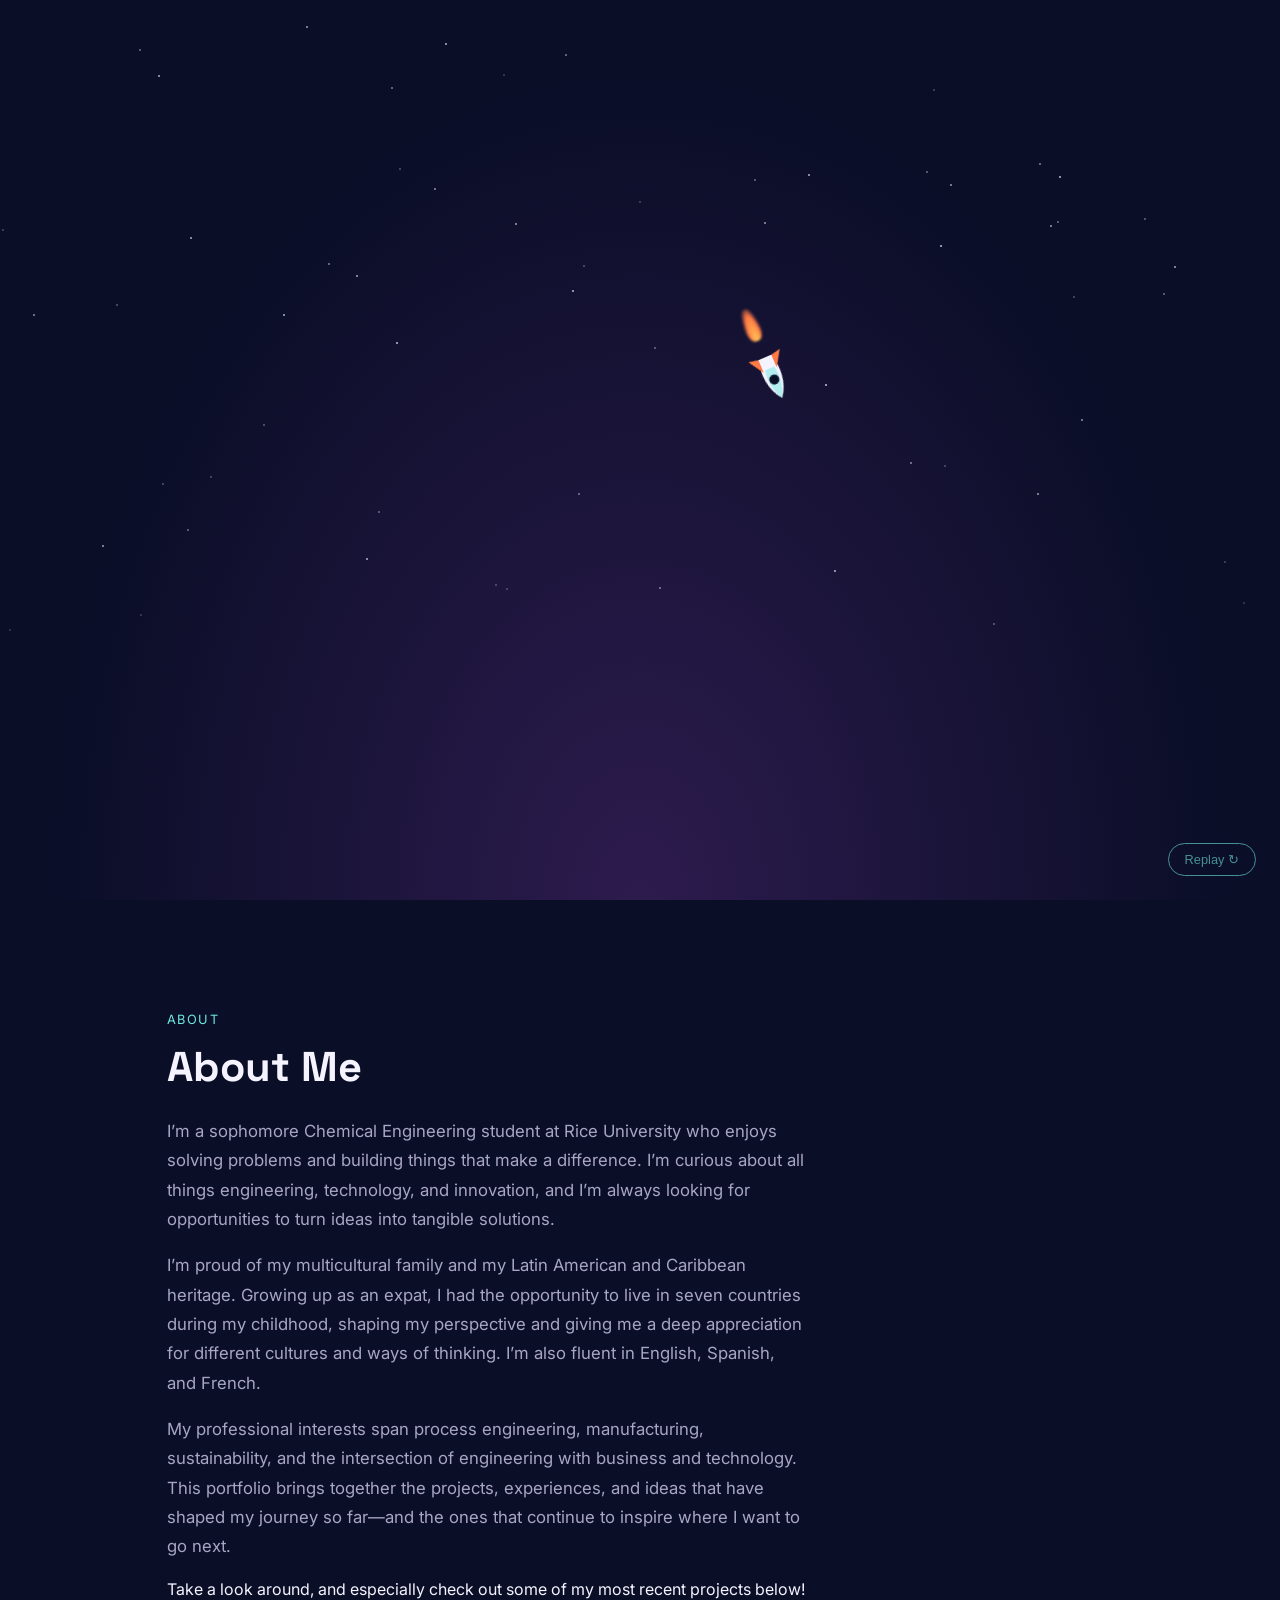
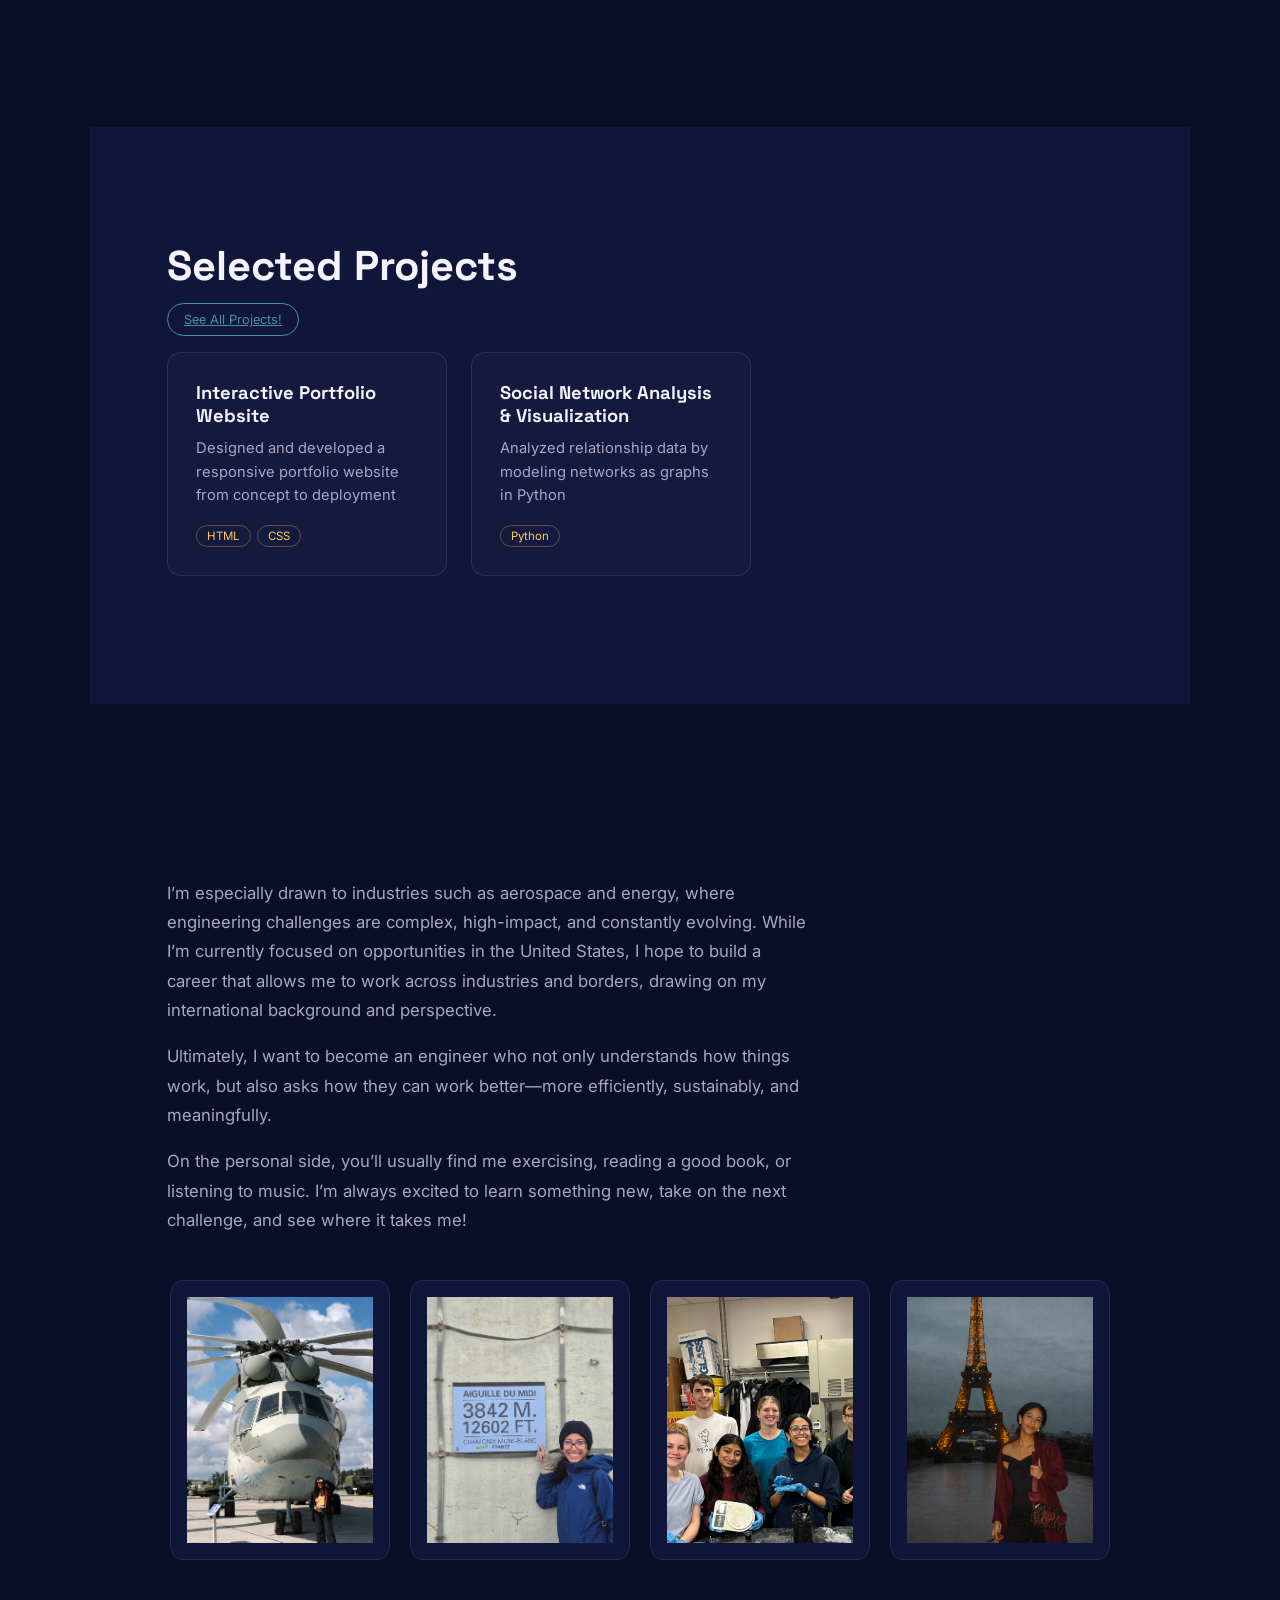
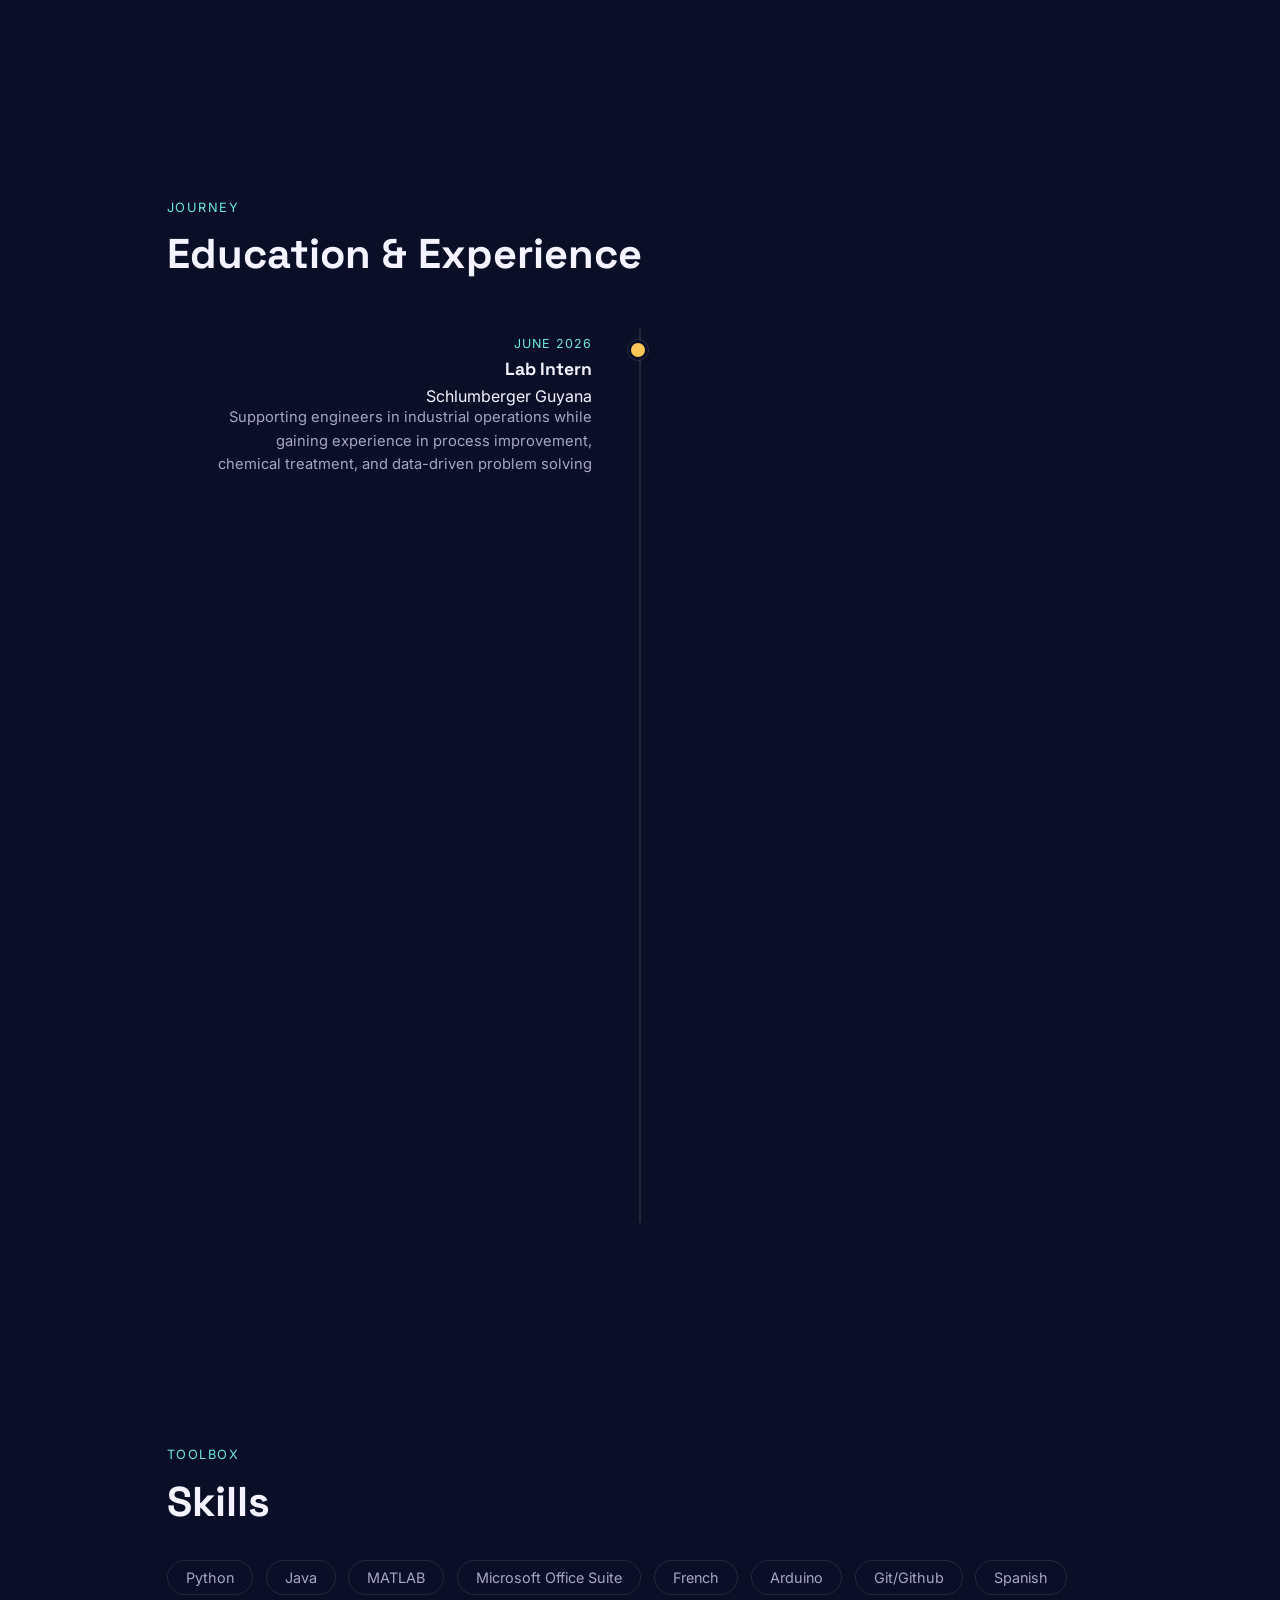
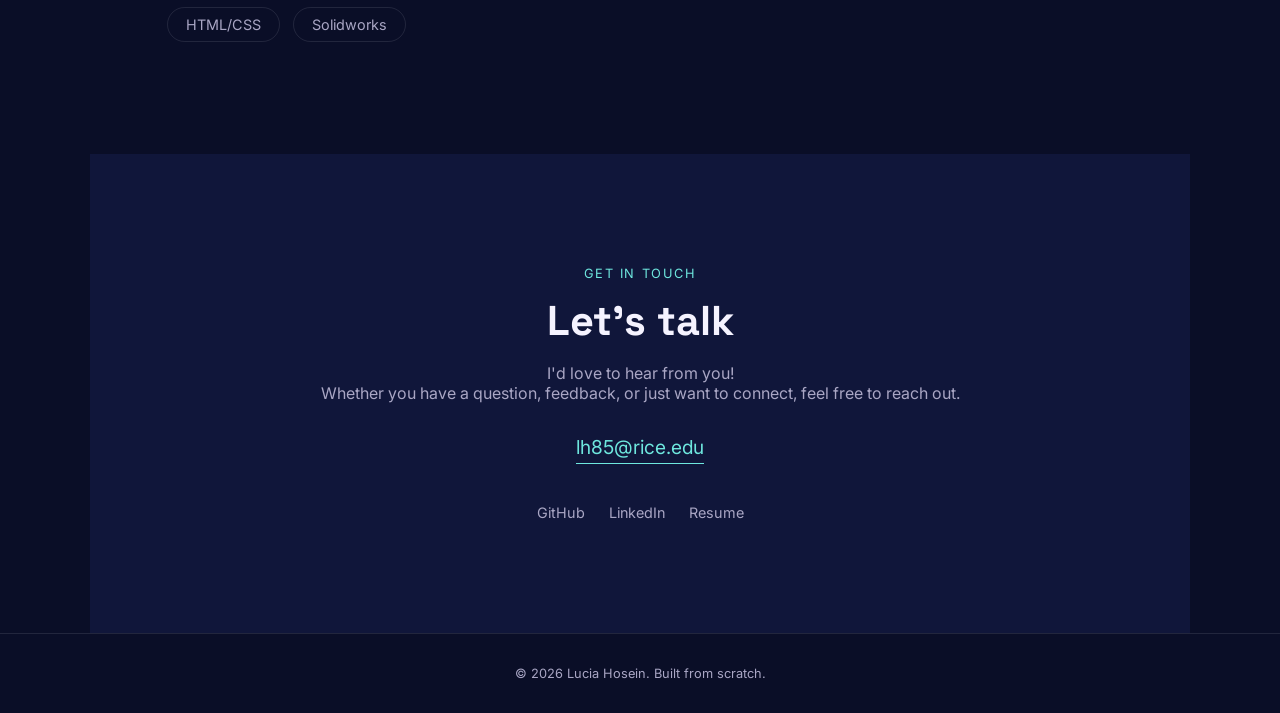
==== commit 5662c243: "Update index.html" ====
--- a/index.html
+++ b/index.html
@@ -190,7 +190,7 @@
     <a href="https://github.com/luciah07">GitHub</a>
     <a href="https://www.linkedin.com/in/lucia-hosein-886b6338a/">LinkedIn</a>
 
-    <a href="files/Hosein_Lucia_Resume (1).pdf">Resume</a>
+    <a href="projects/Hosein_Lucia_Resume (1).pdf">Resume</a>
   </div>
 </section>
 
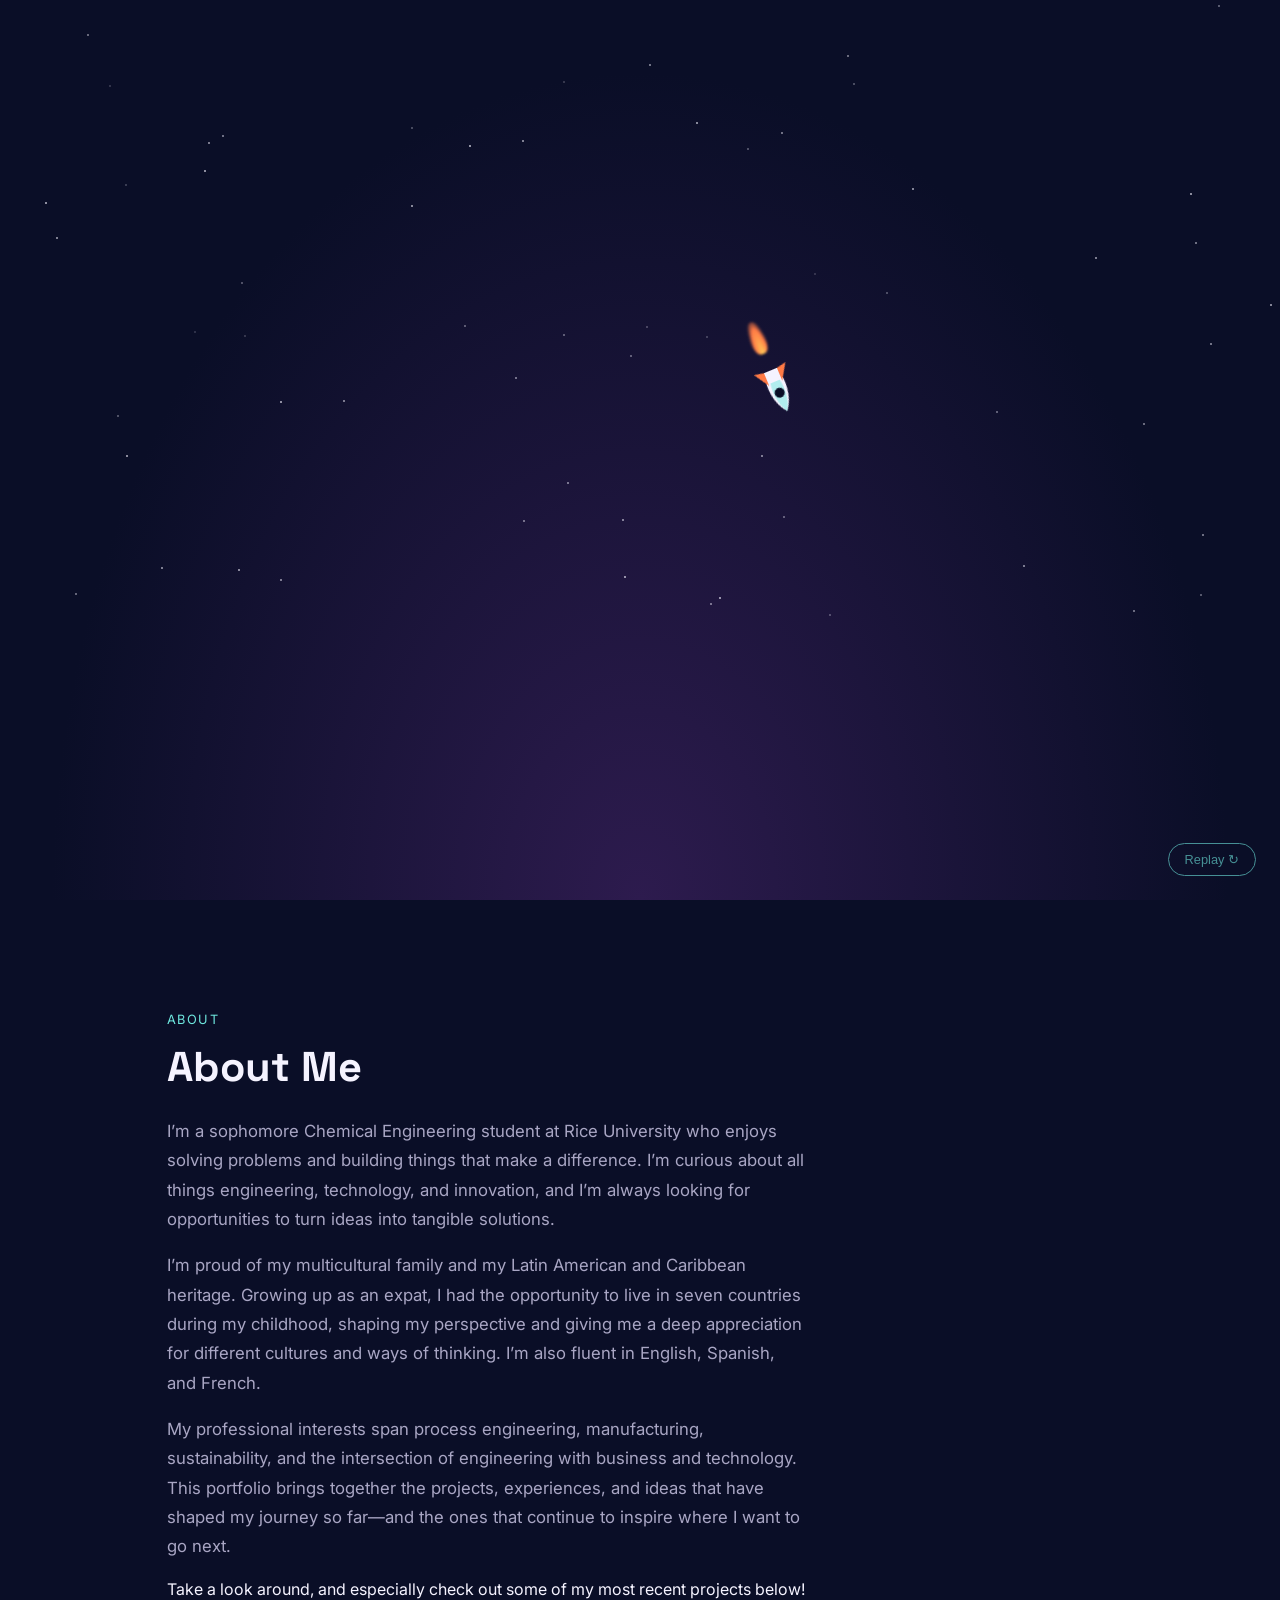
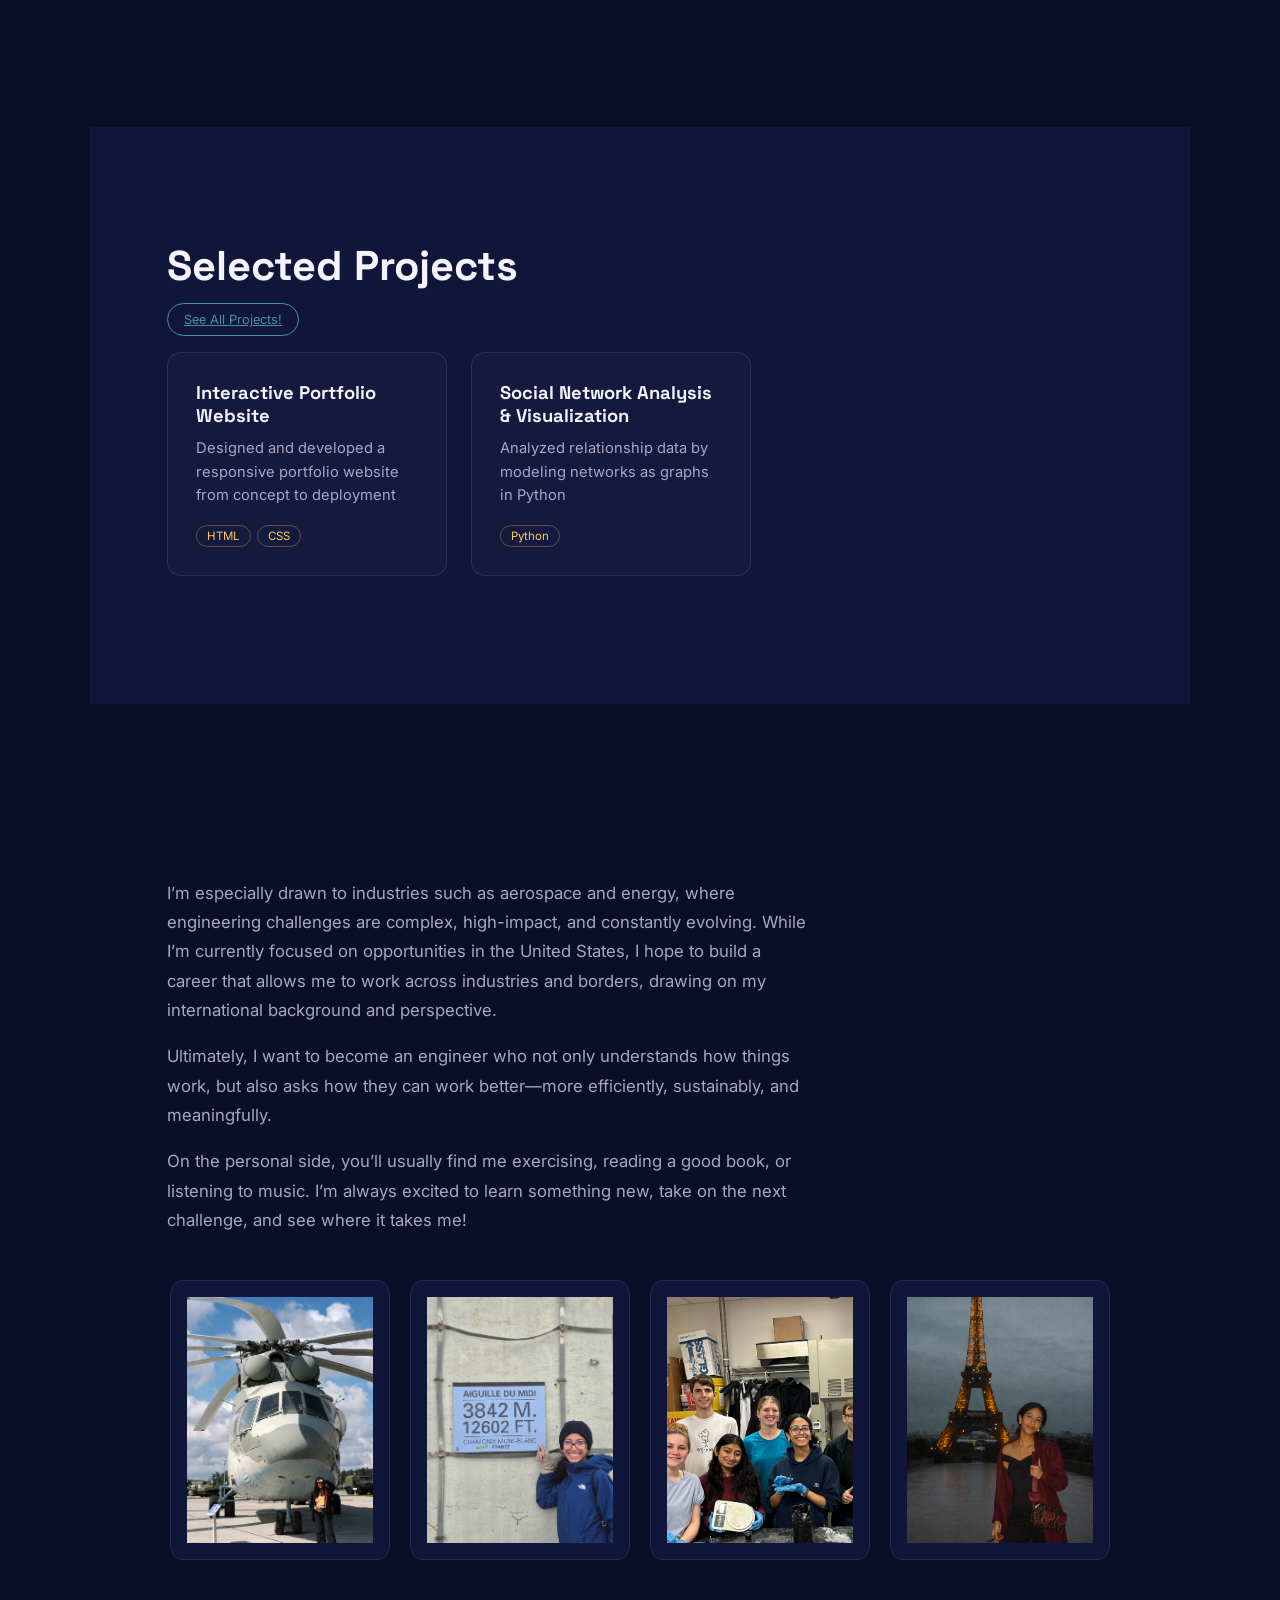
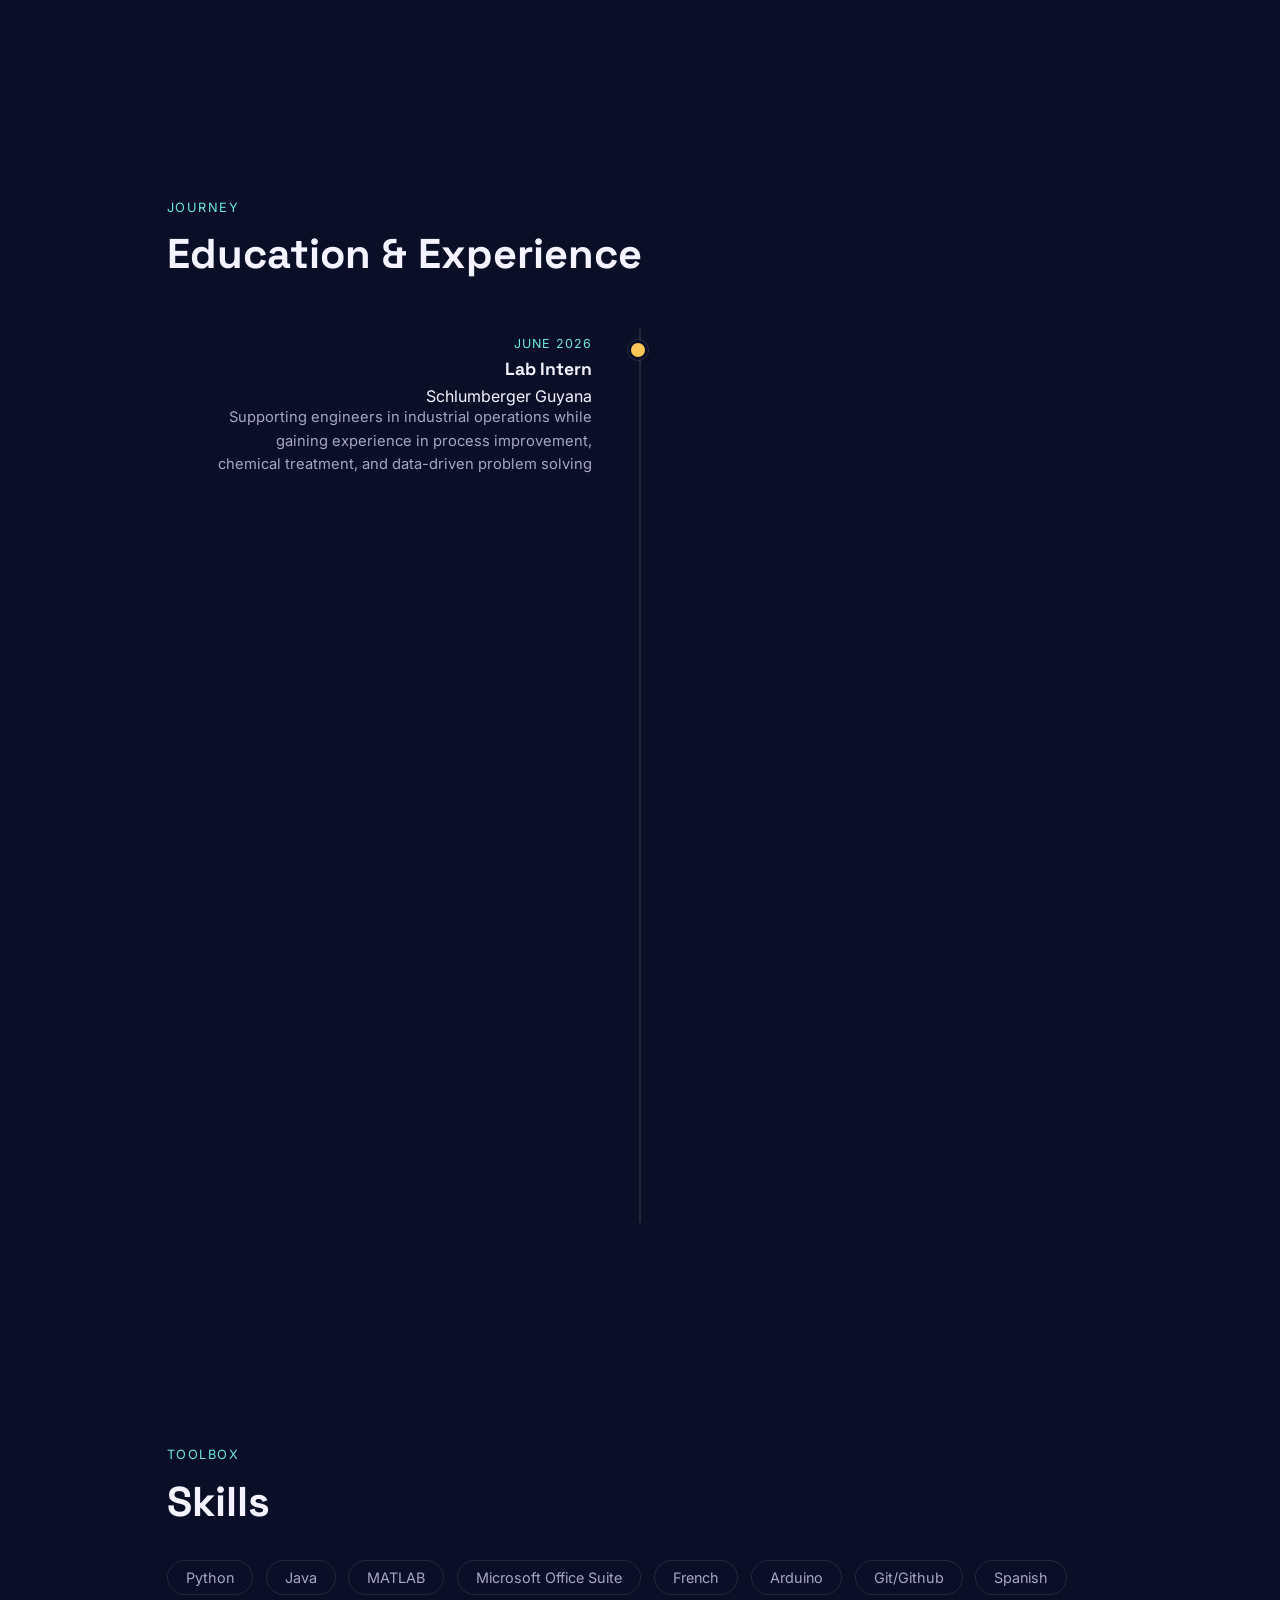
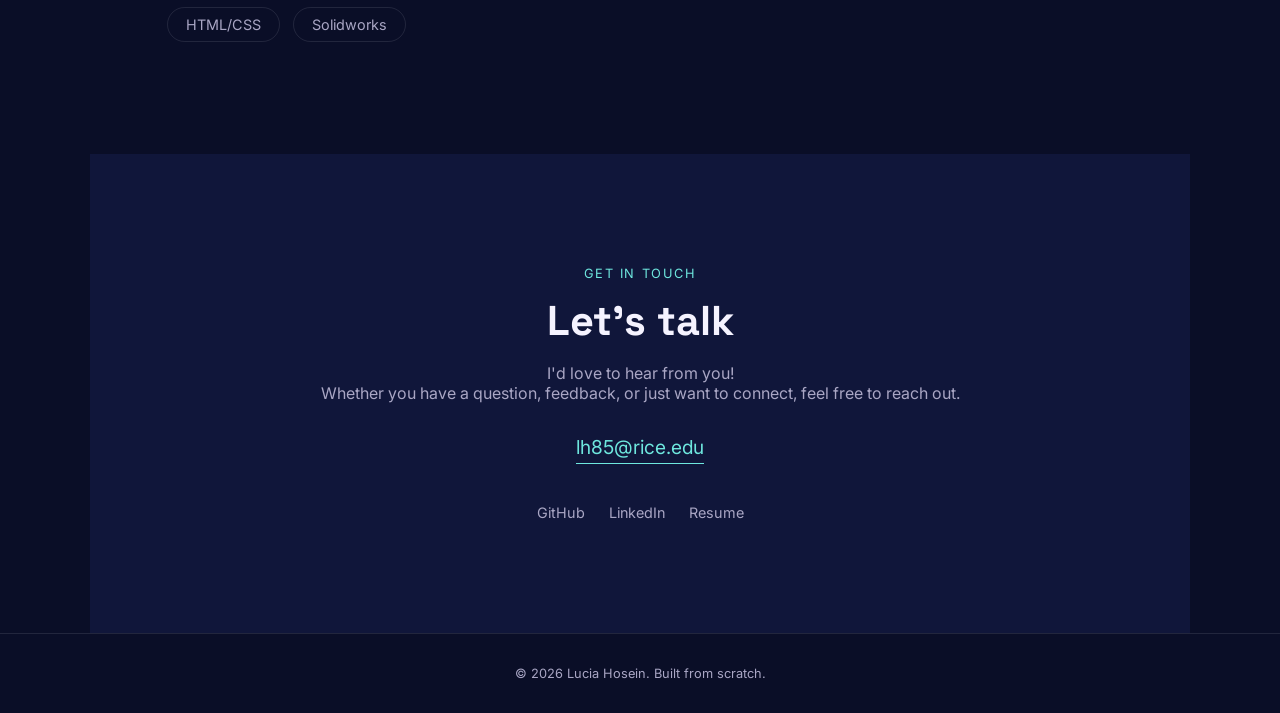
==== commit f2345f89: "Fix Resume link URL formatting Removed space in the Resume link URL." ====
--- a/index.html
+++ b/index.html
@@ -190,7 +190,7 @@
     <a href="https://github.com/luciah07">GitHub</a>
     <a href="https://www.linkedin.com/in/lucia-hosein-886b6338a/">LinkedIn</a>
 
-    <a href="projects/Hosein_Lucia_Resume (1).pdf">Resume</a>
+    <a href="projects/Hosein_Lucia_Resume(1).pdf">Resume</a>
   </div>
 </section>
 
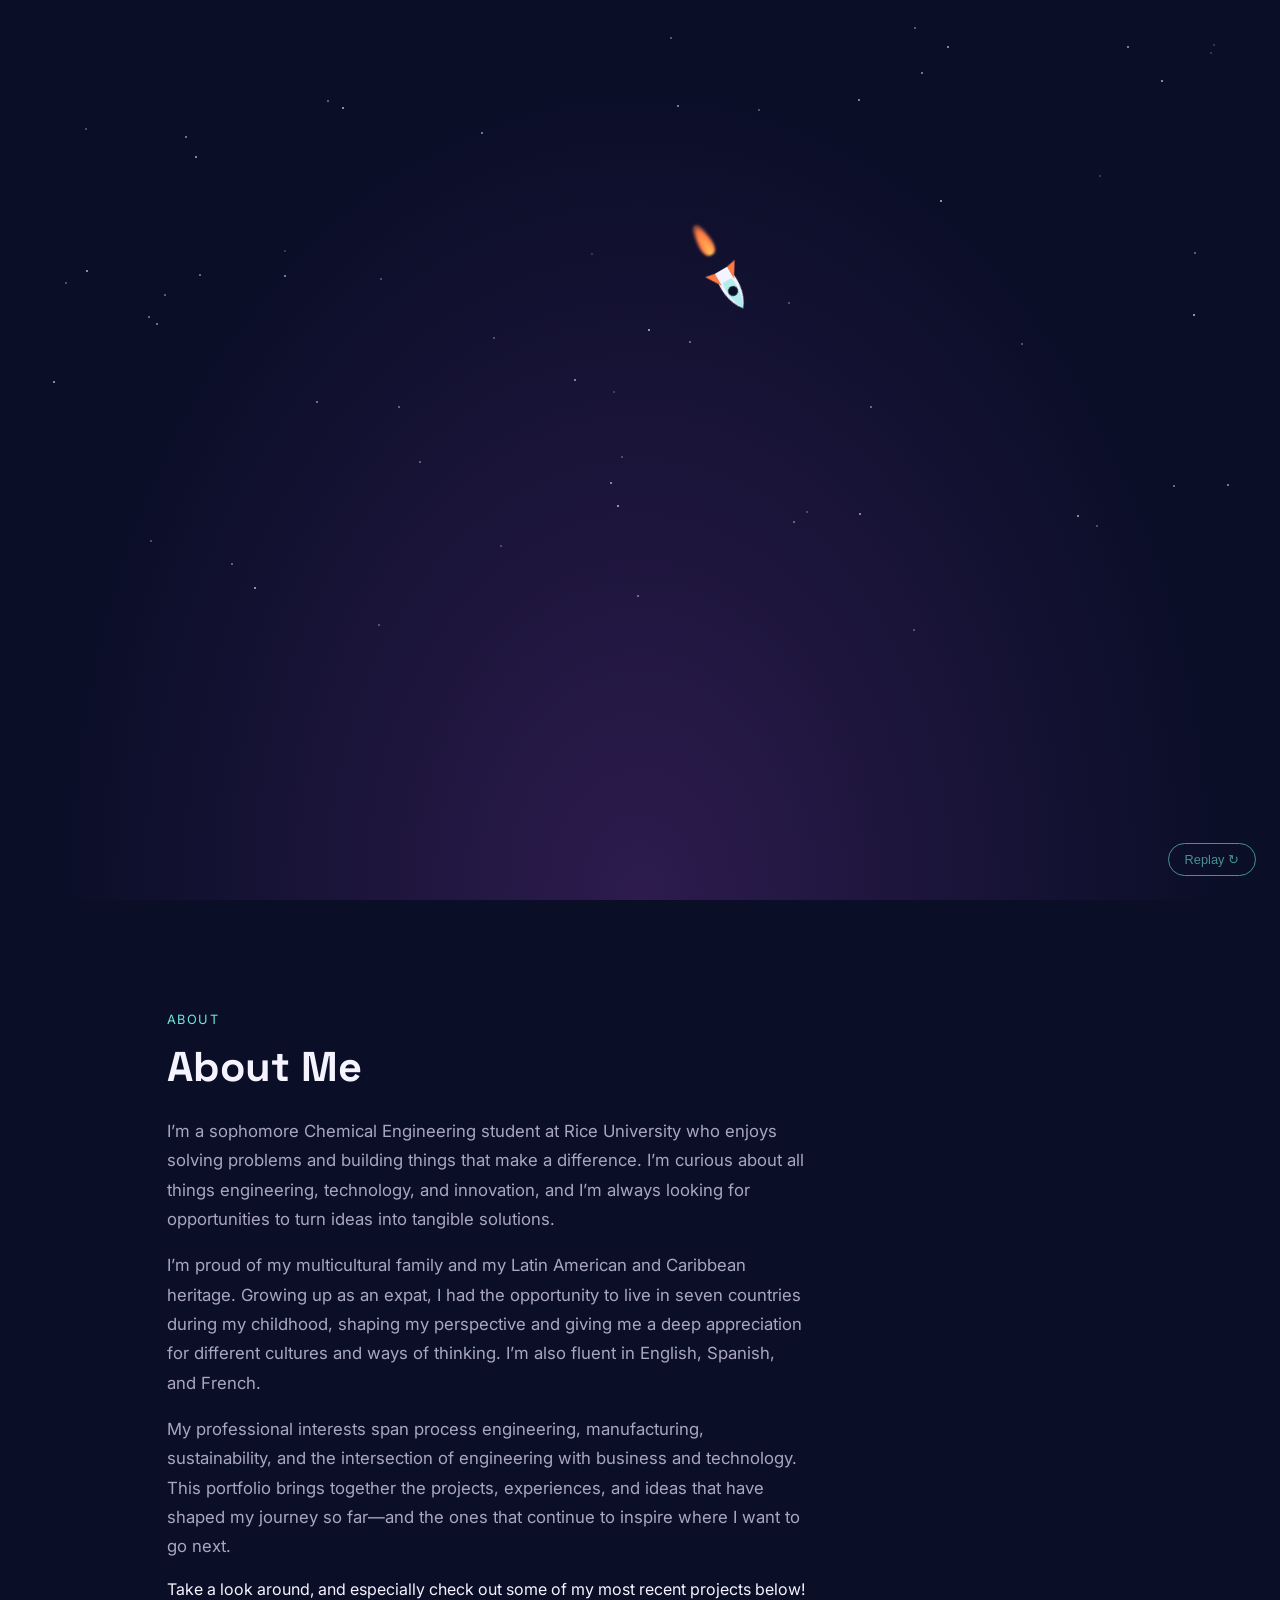
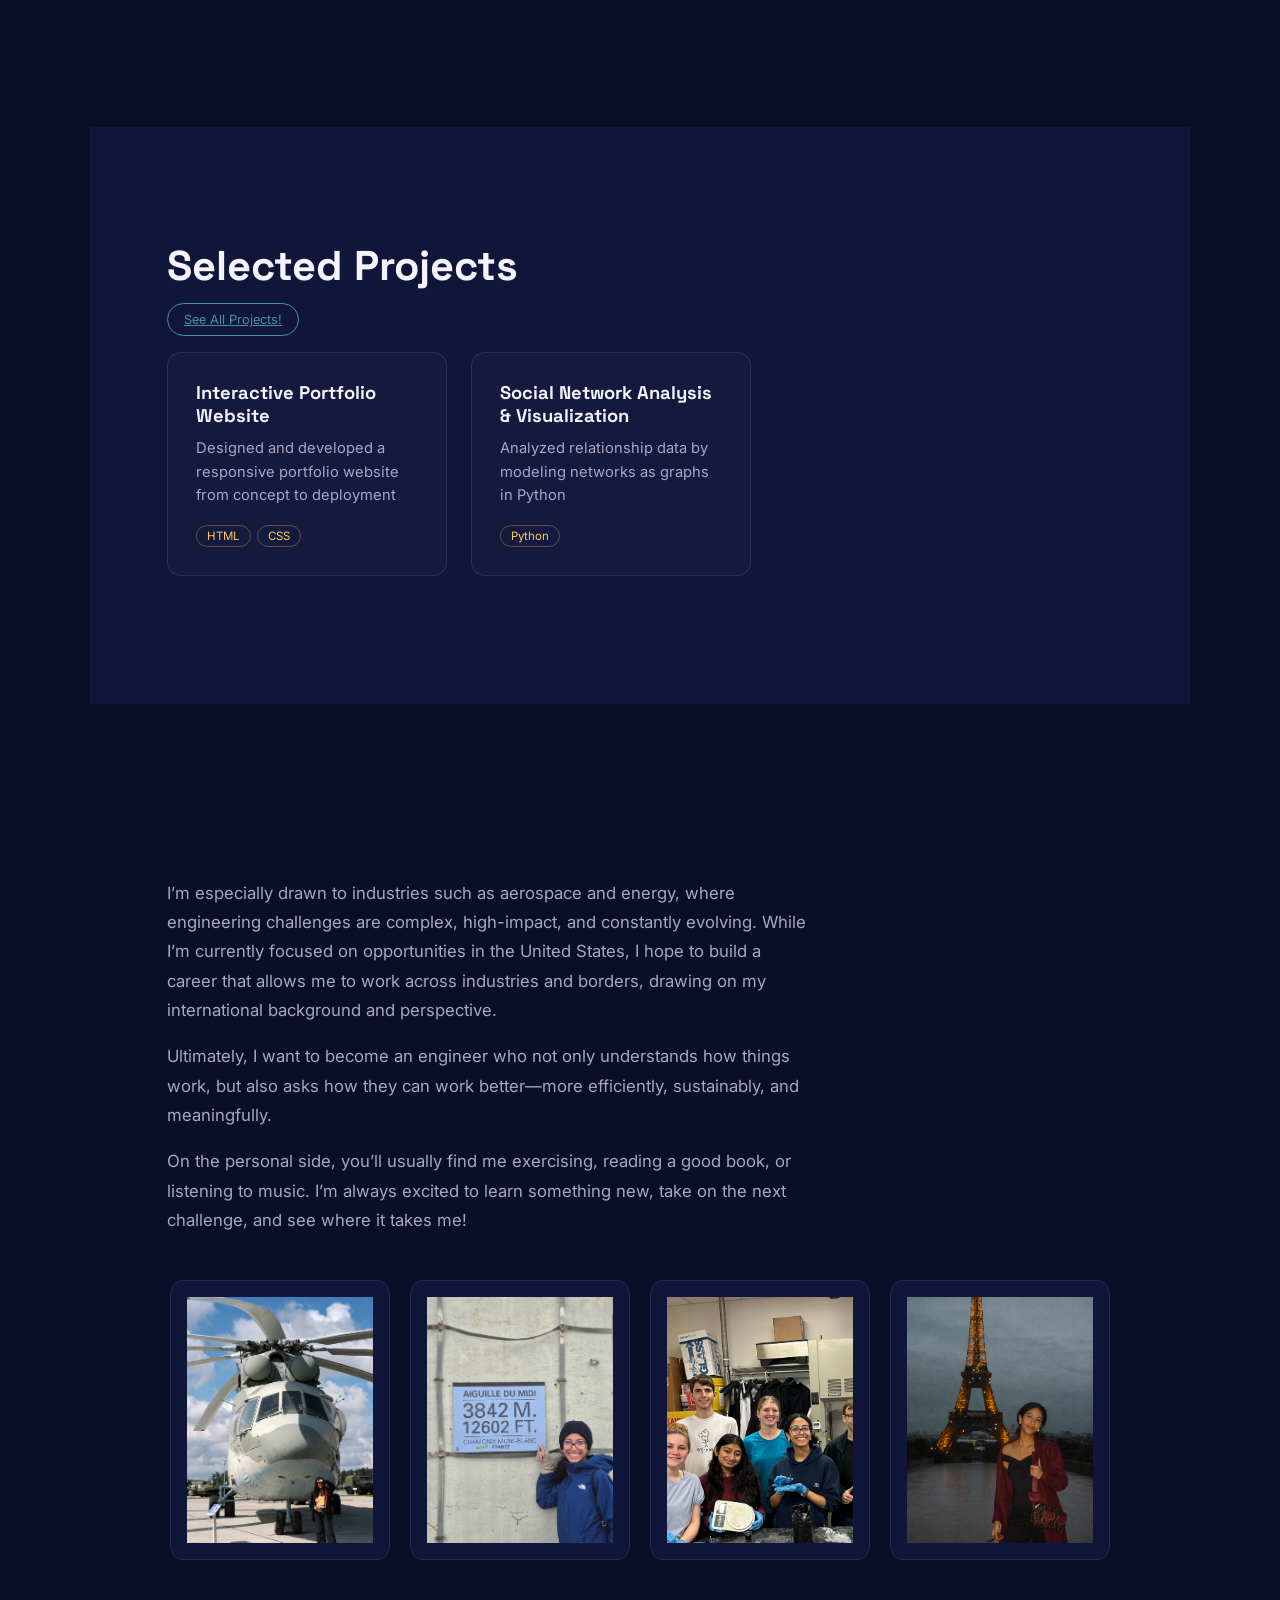
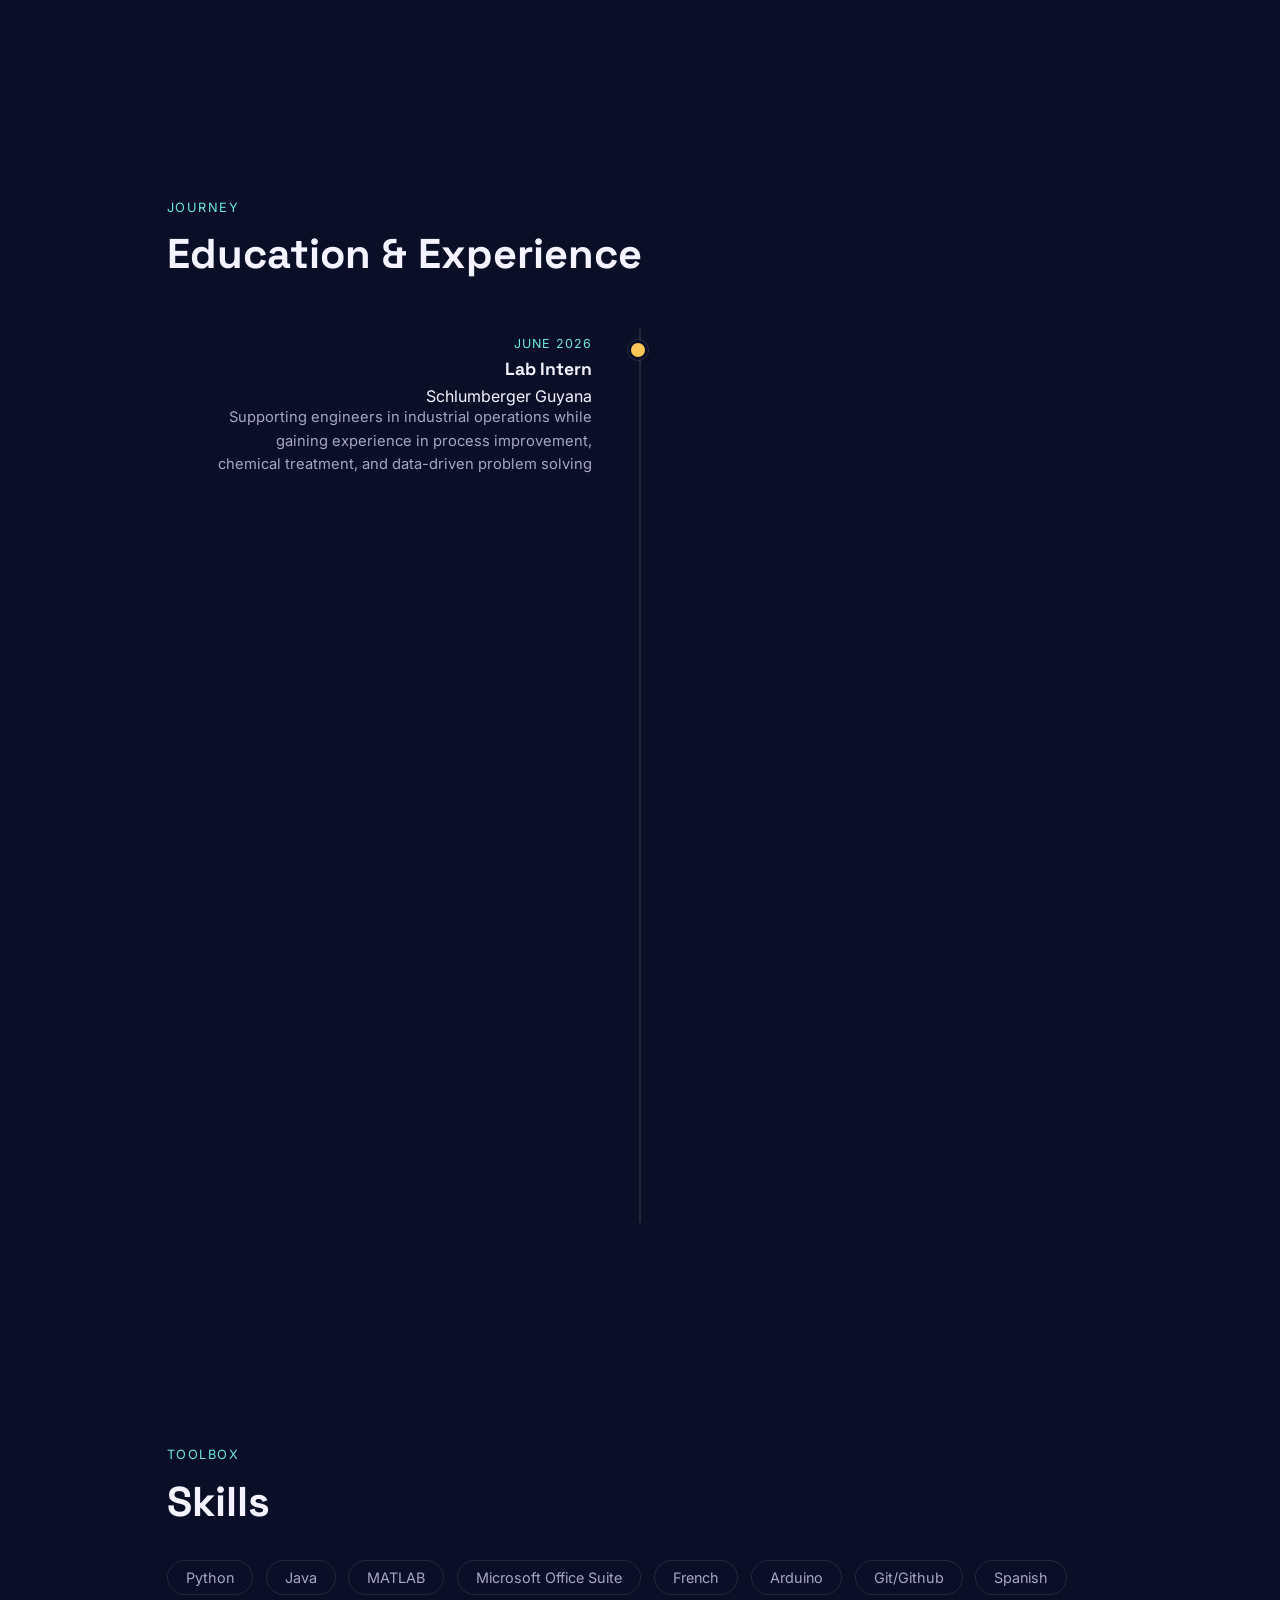
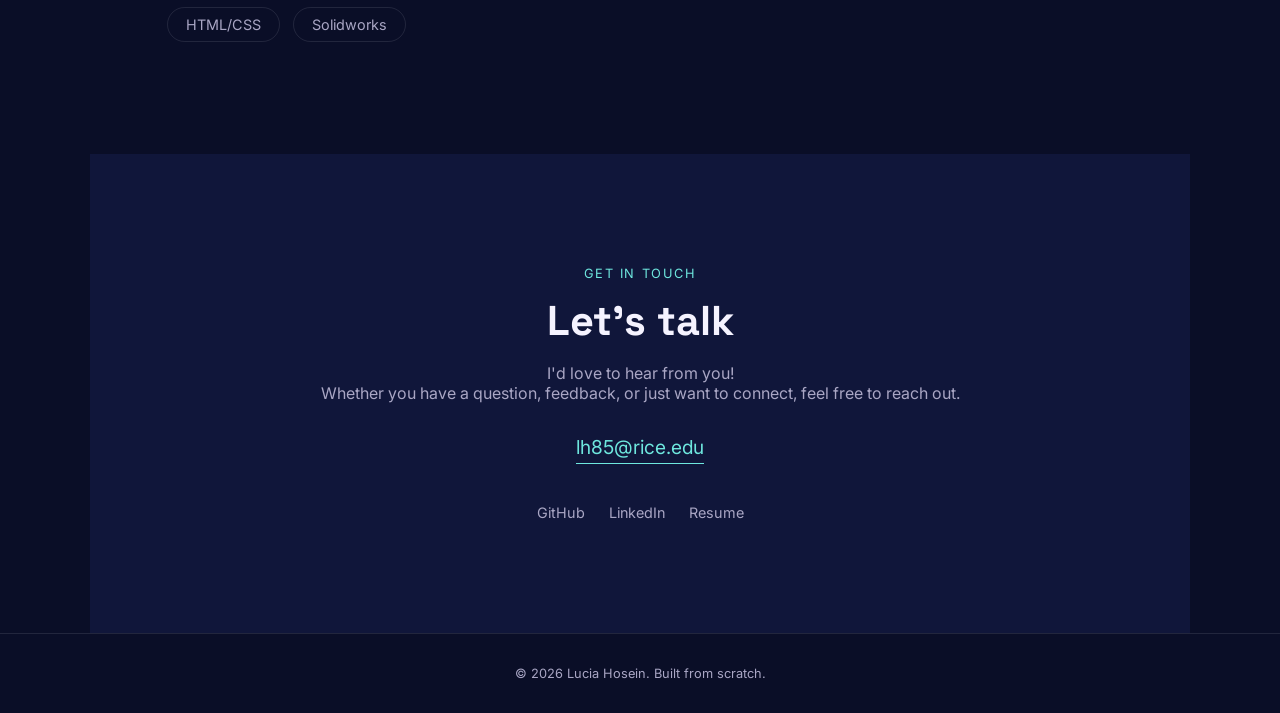
==== commit a9eedf26: "Update Resume link to correct file path" ====
--- a/index.html
+++ b/index.html
@@ -190,7 +190,7 @@
     <a href="https://github.com/luciah07">GitHub</a>
     <a href="https://www.linkedin.com/in/lucia-hosein-886b6338a/">LinkedIn</a>
 
-    <a href="projects/Hosein_Lucia_Resume(1).pdf">Resume</a>
+    <a href="images/Hosein_Lucia_Resume(1).pdf">Resume</a>
   </div>
 </section>
 
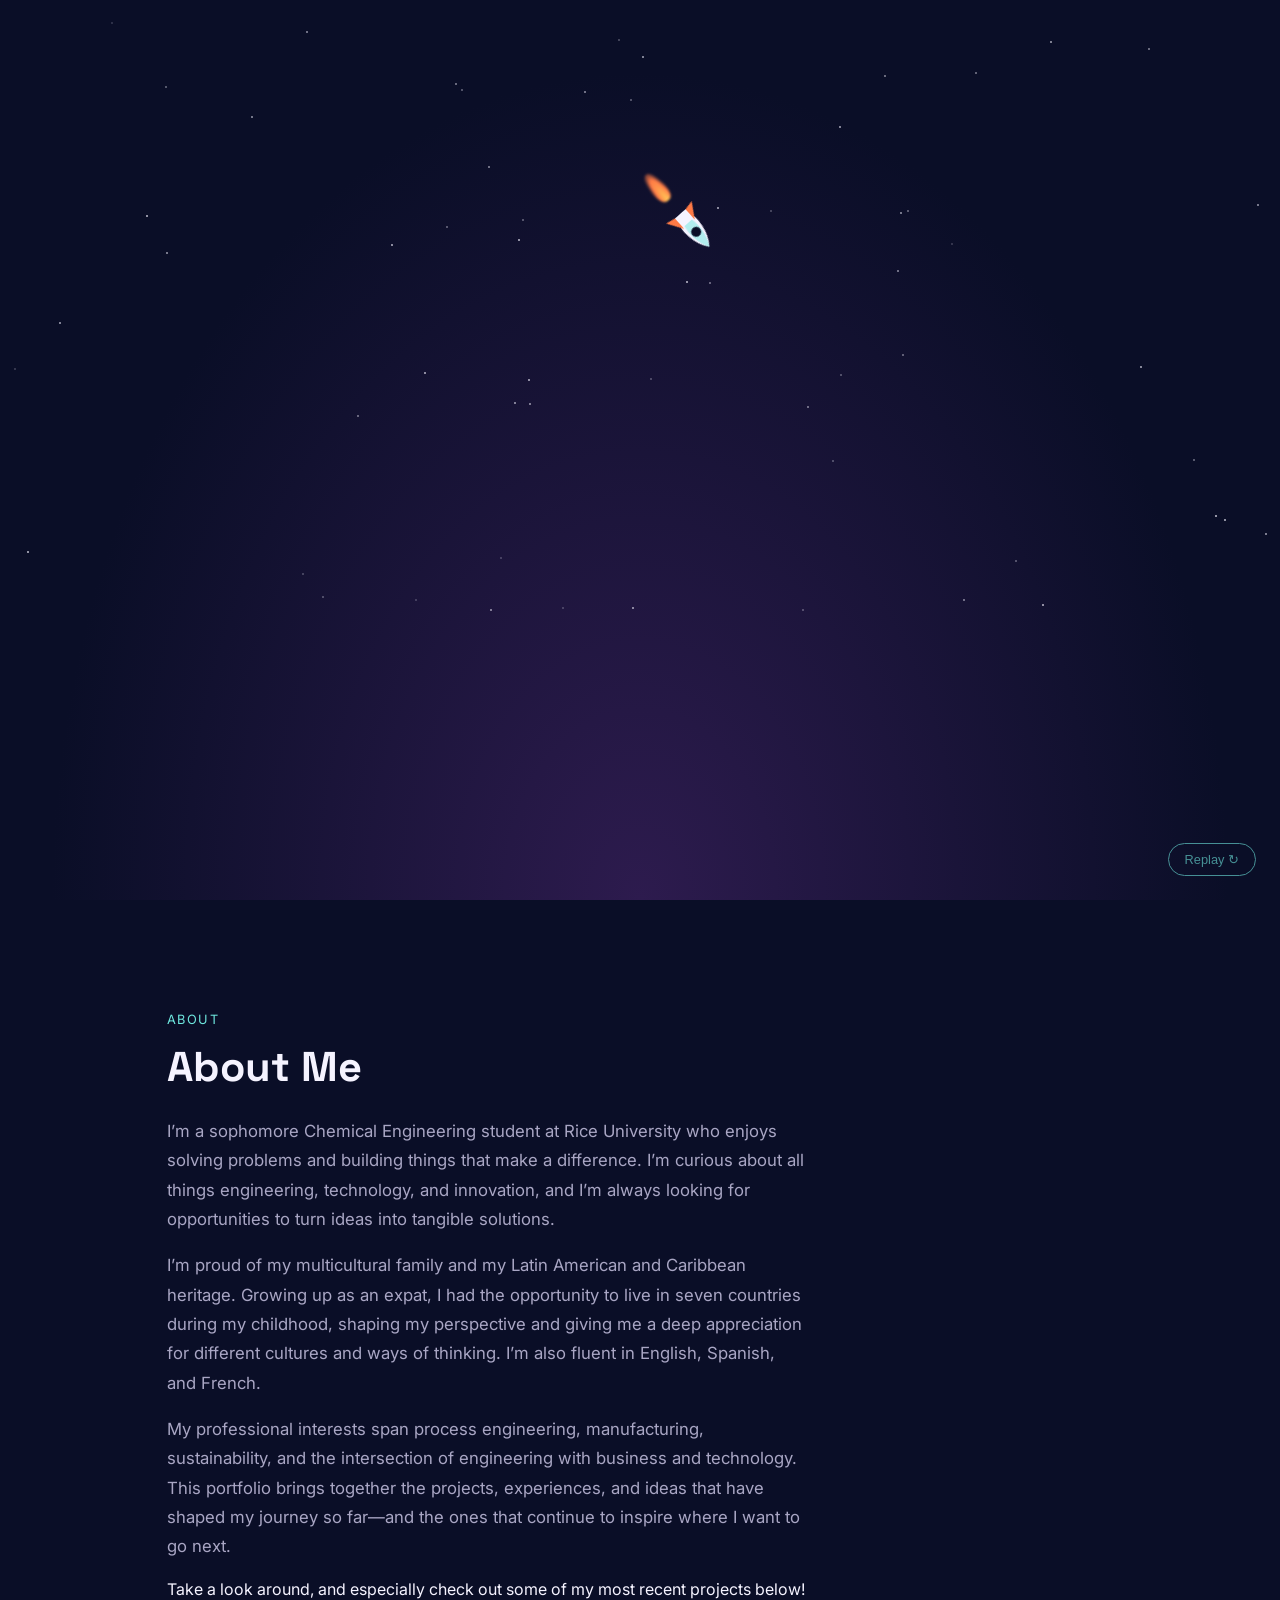
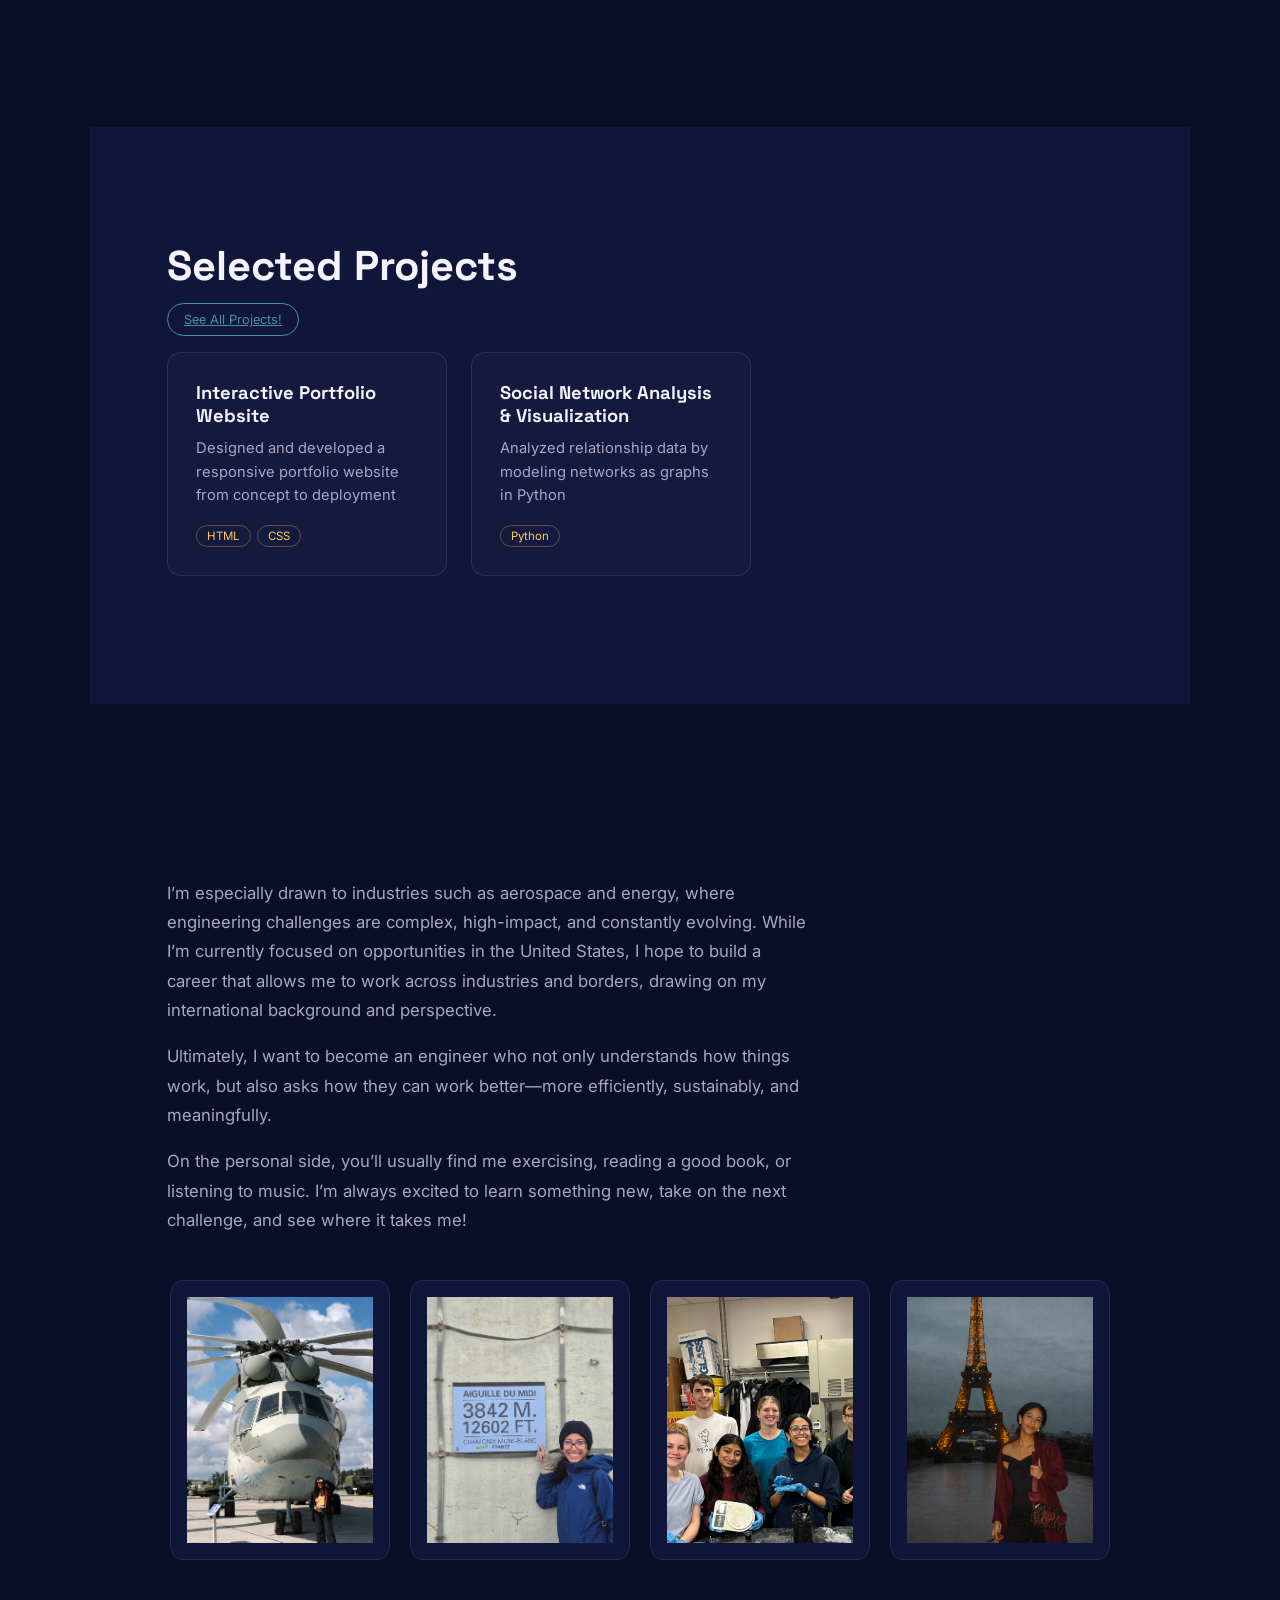
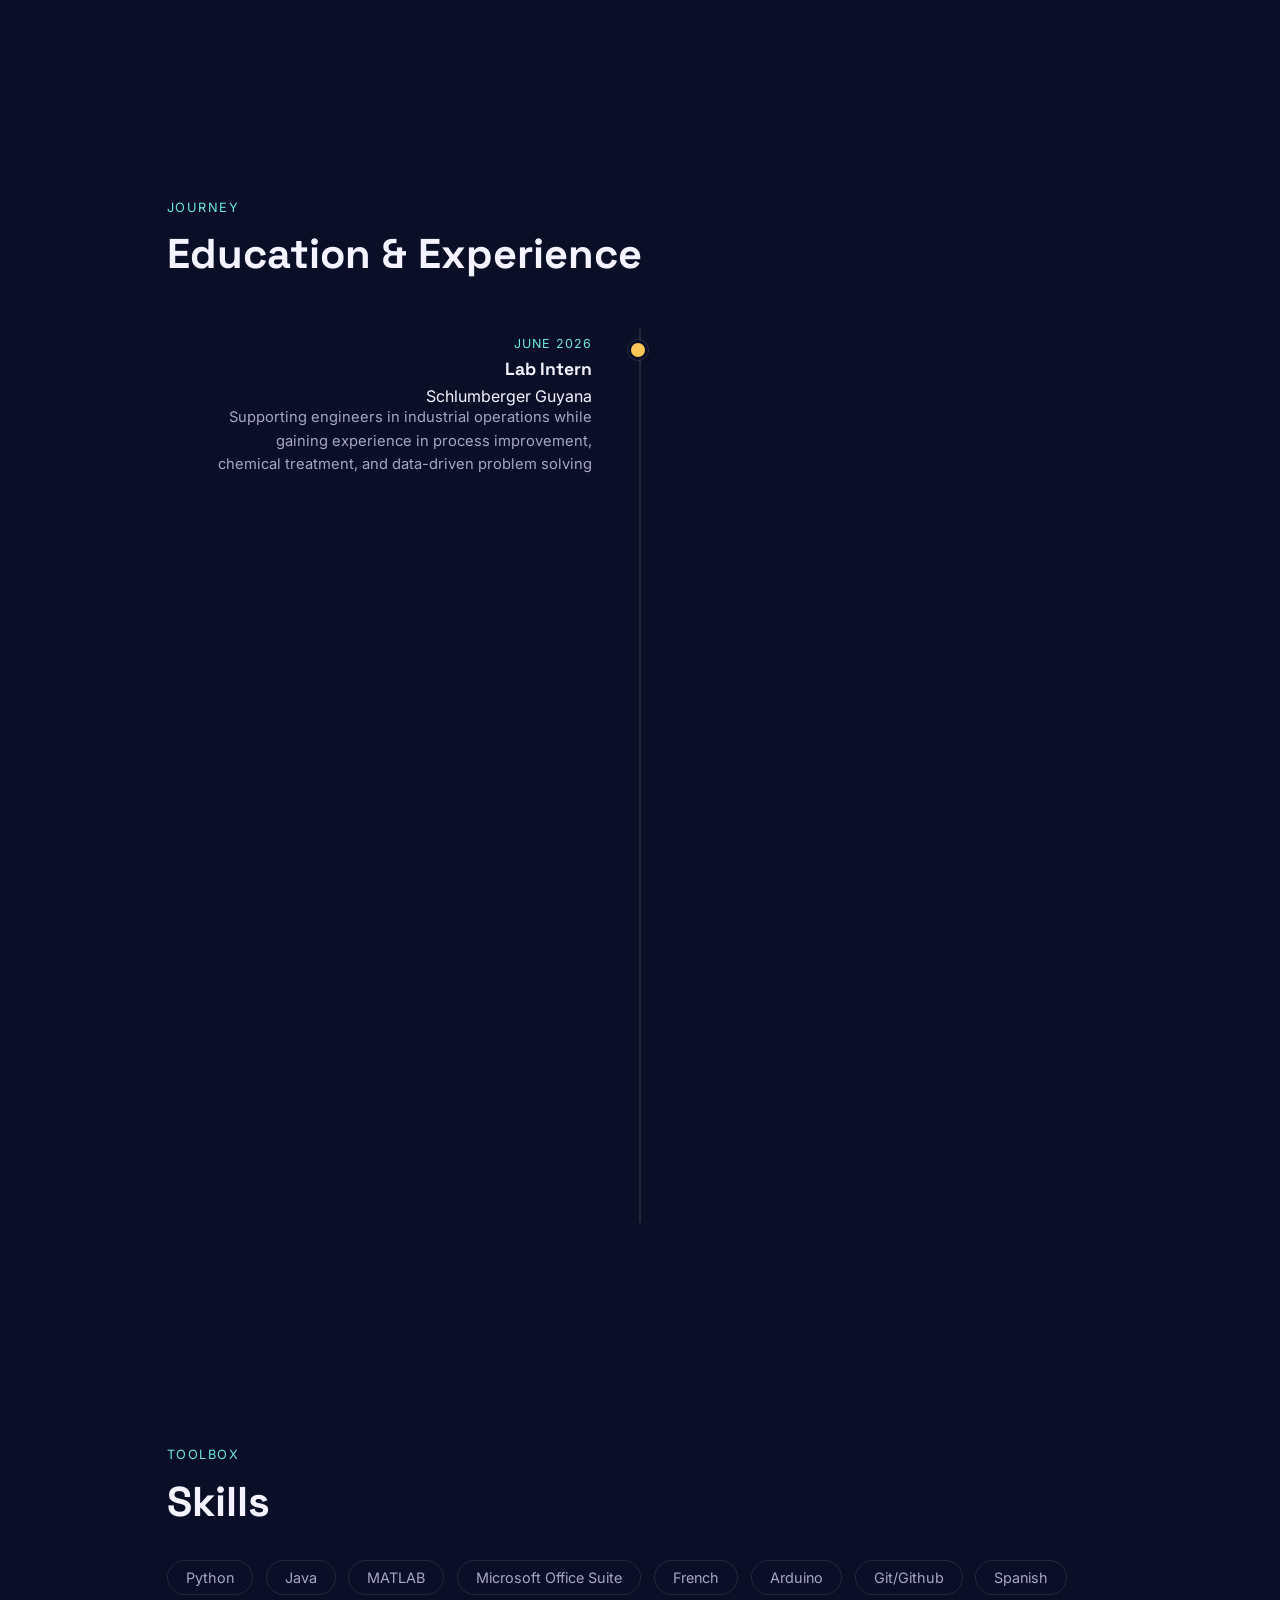
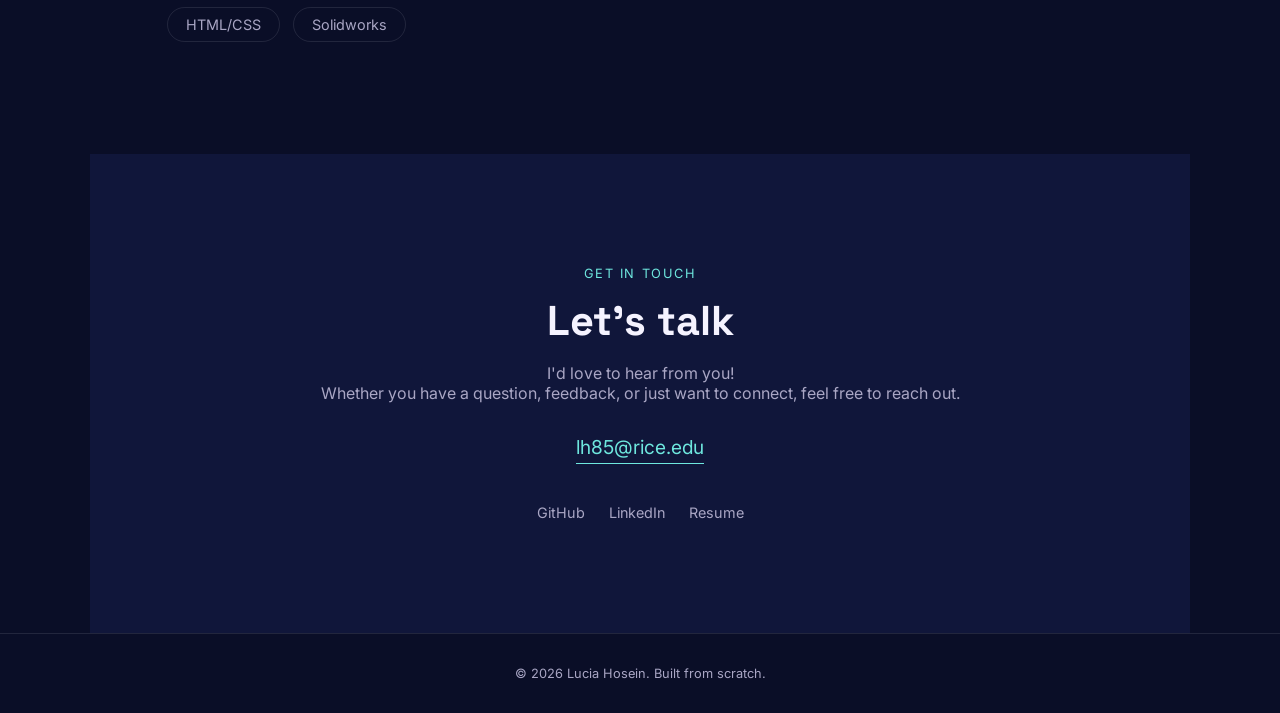
==== commit ef80c4b6: "Update resume link in index.html" ====
--- a/index.html
+++ b/index.html
@@ -190,7 +190,7 @@
     <a href="https://github.com/luciah07">GitHub</a>
     <a href="https://www.linkedin.com/in/lucia-hosein-886b6338a/">LinkedIn</a>
 
-    <a href="images/Hosein_Lucia_Resume(1).pdf">Resume</a>
+    <a href="images/resume">Resume</a>
   </div>
 </section>
 
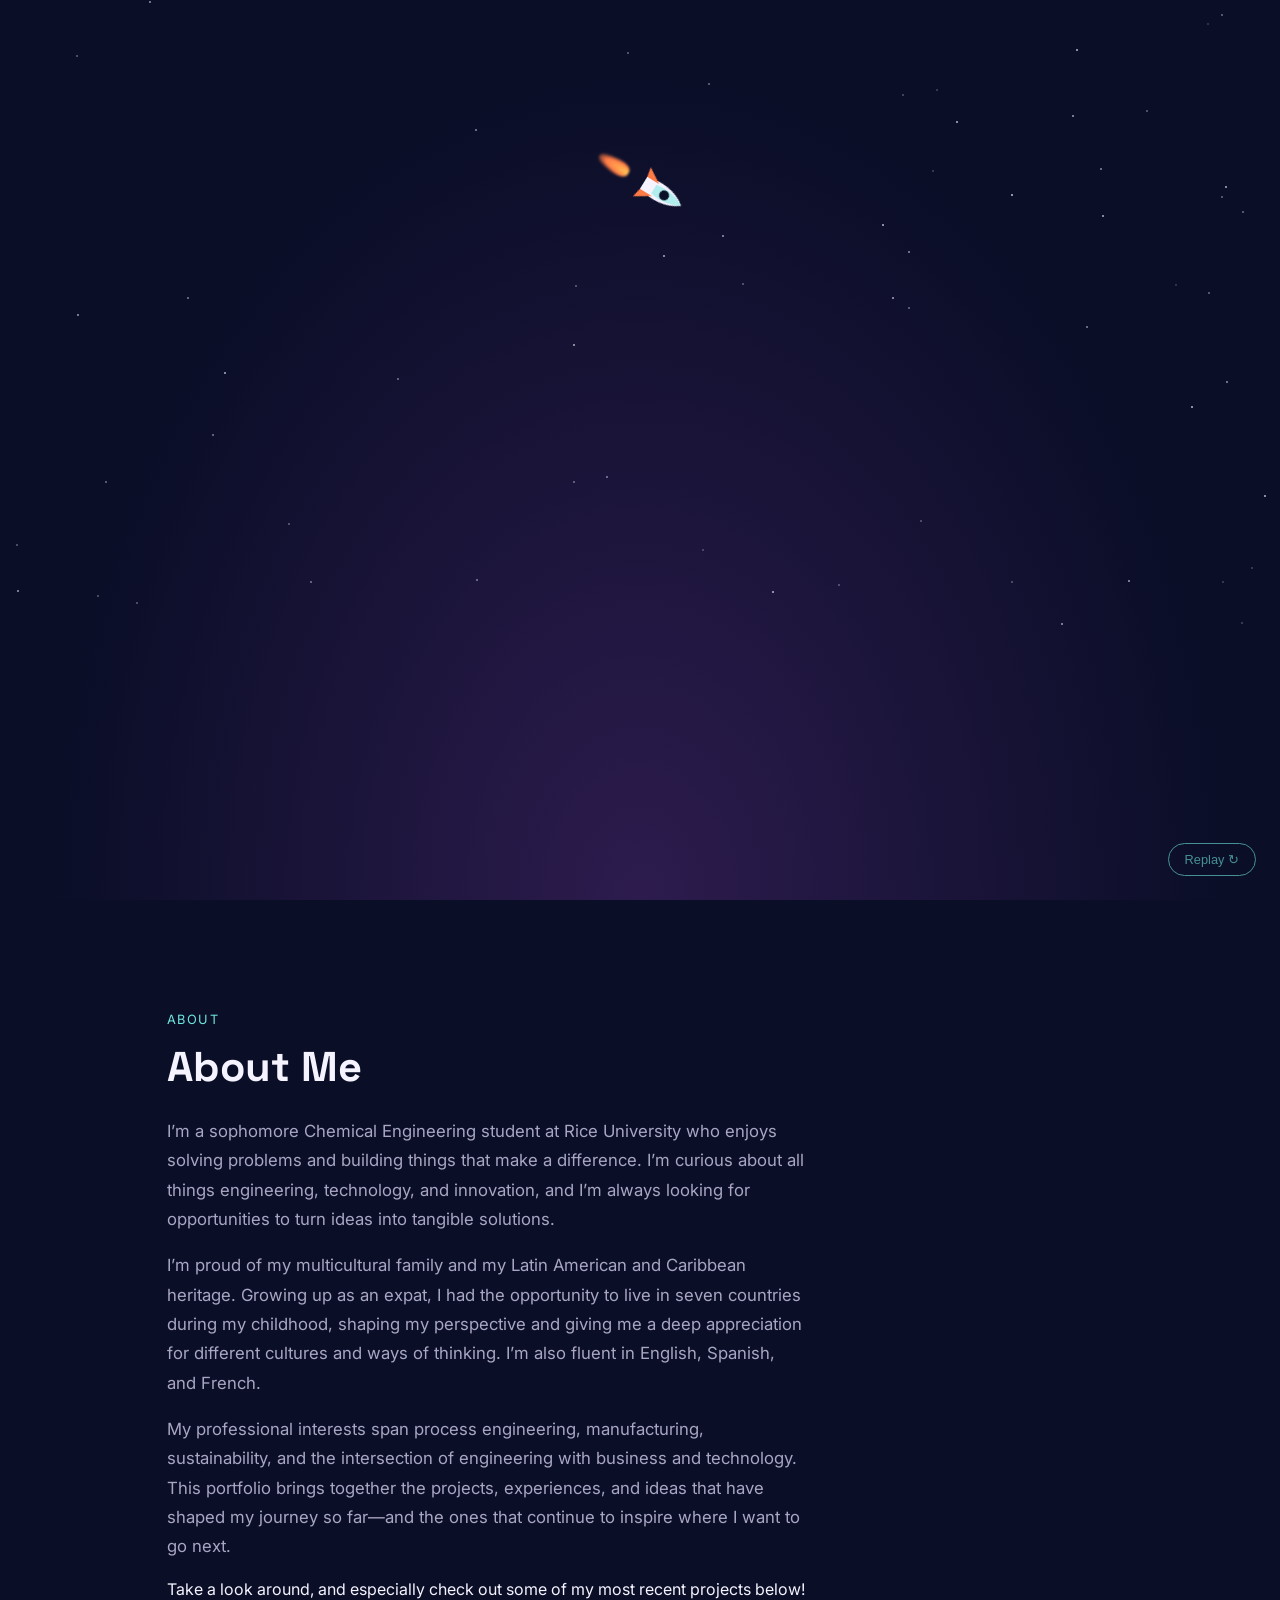
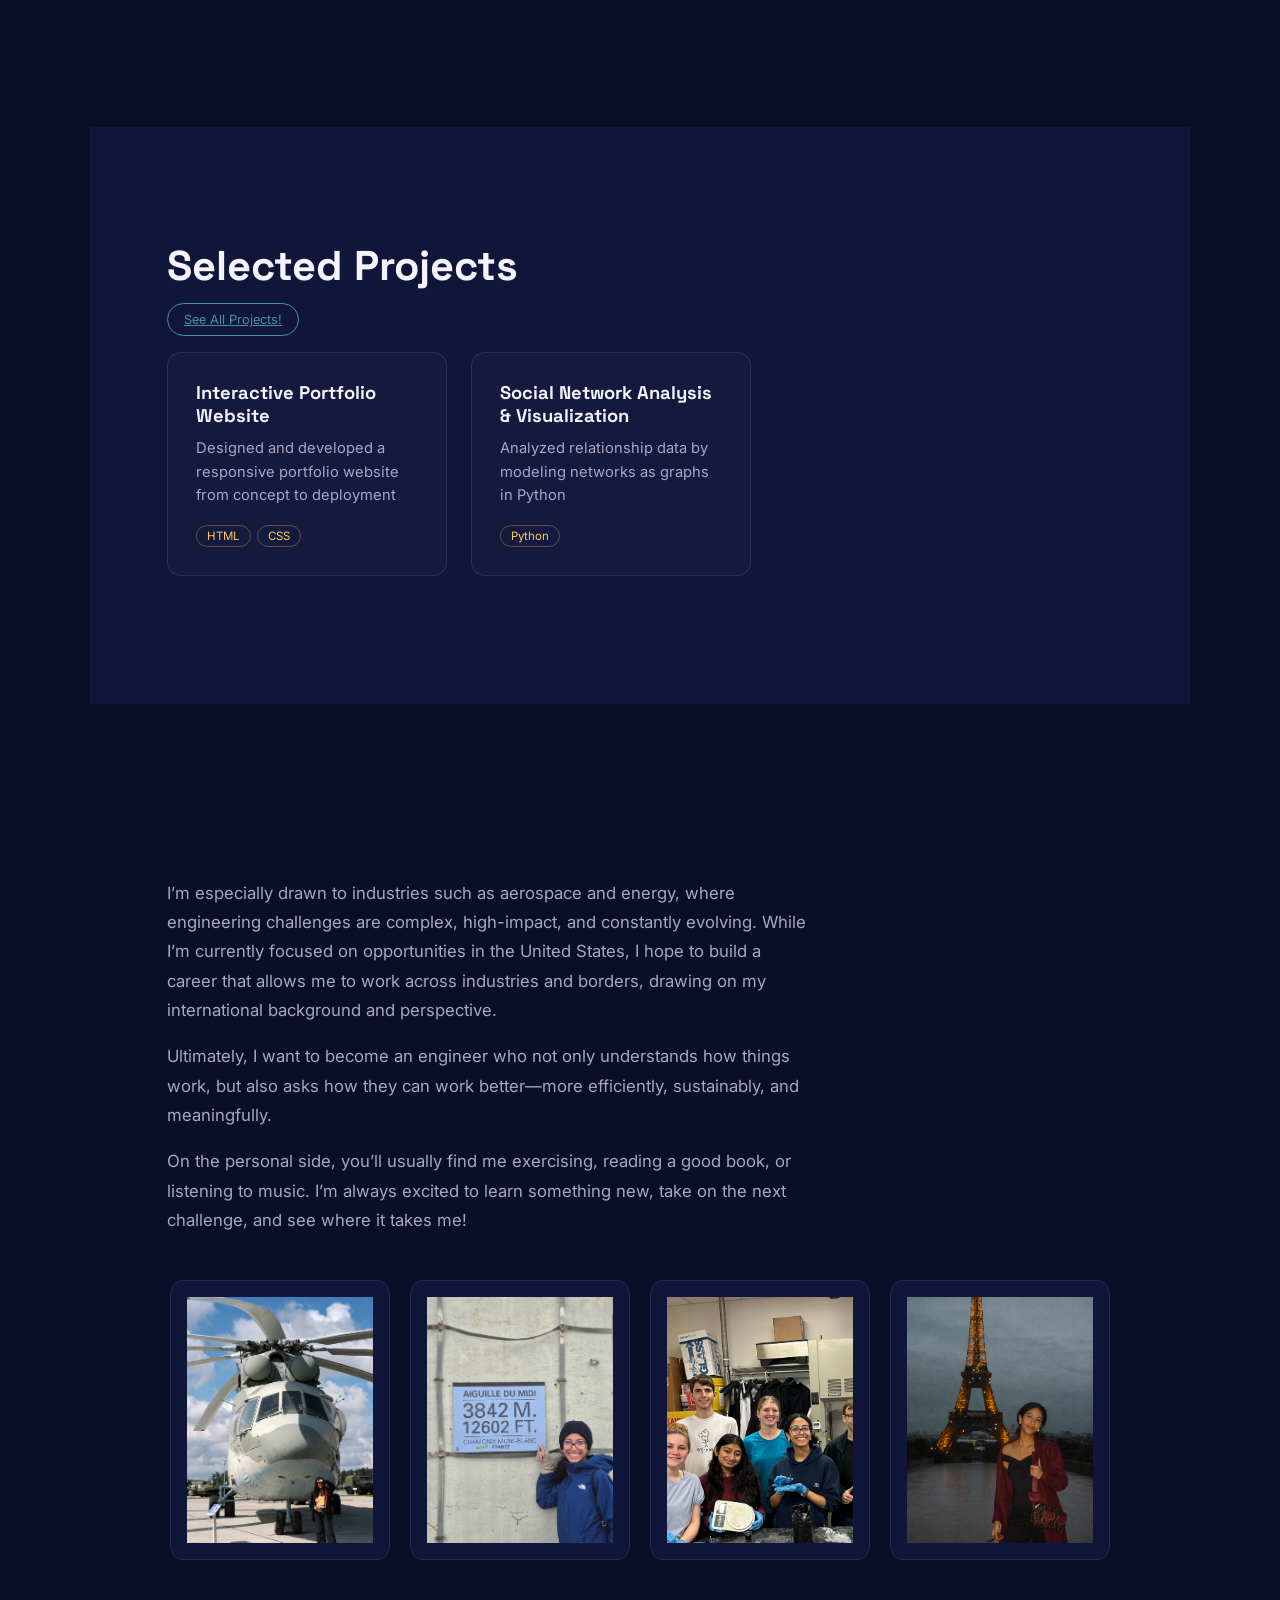
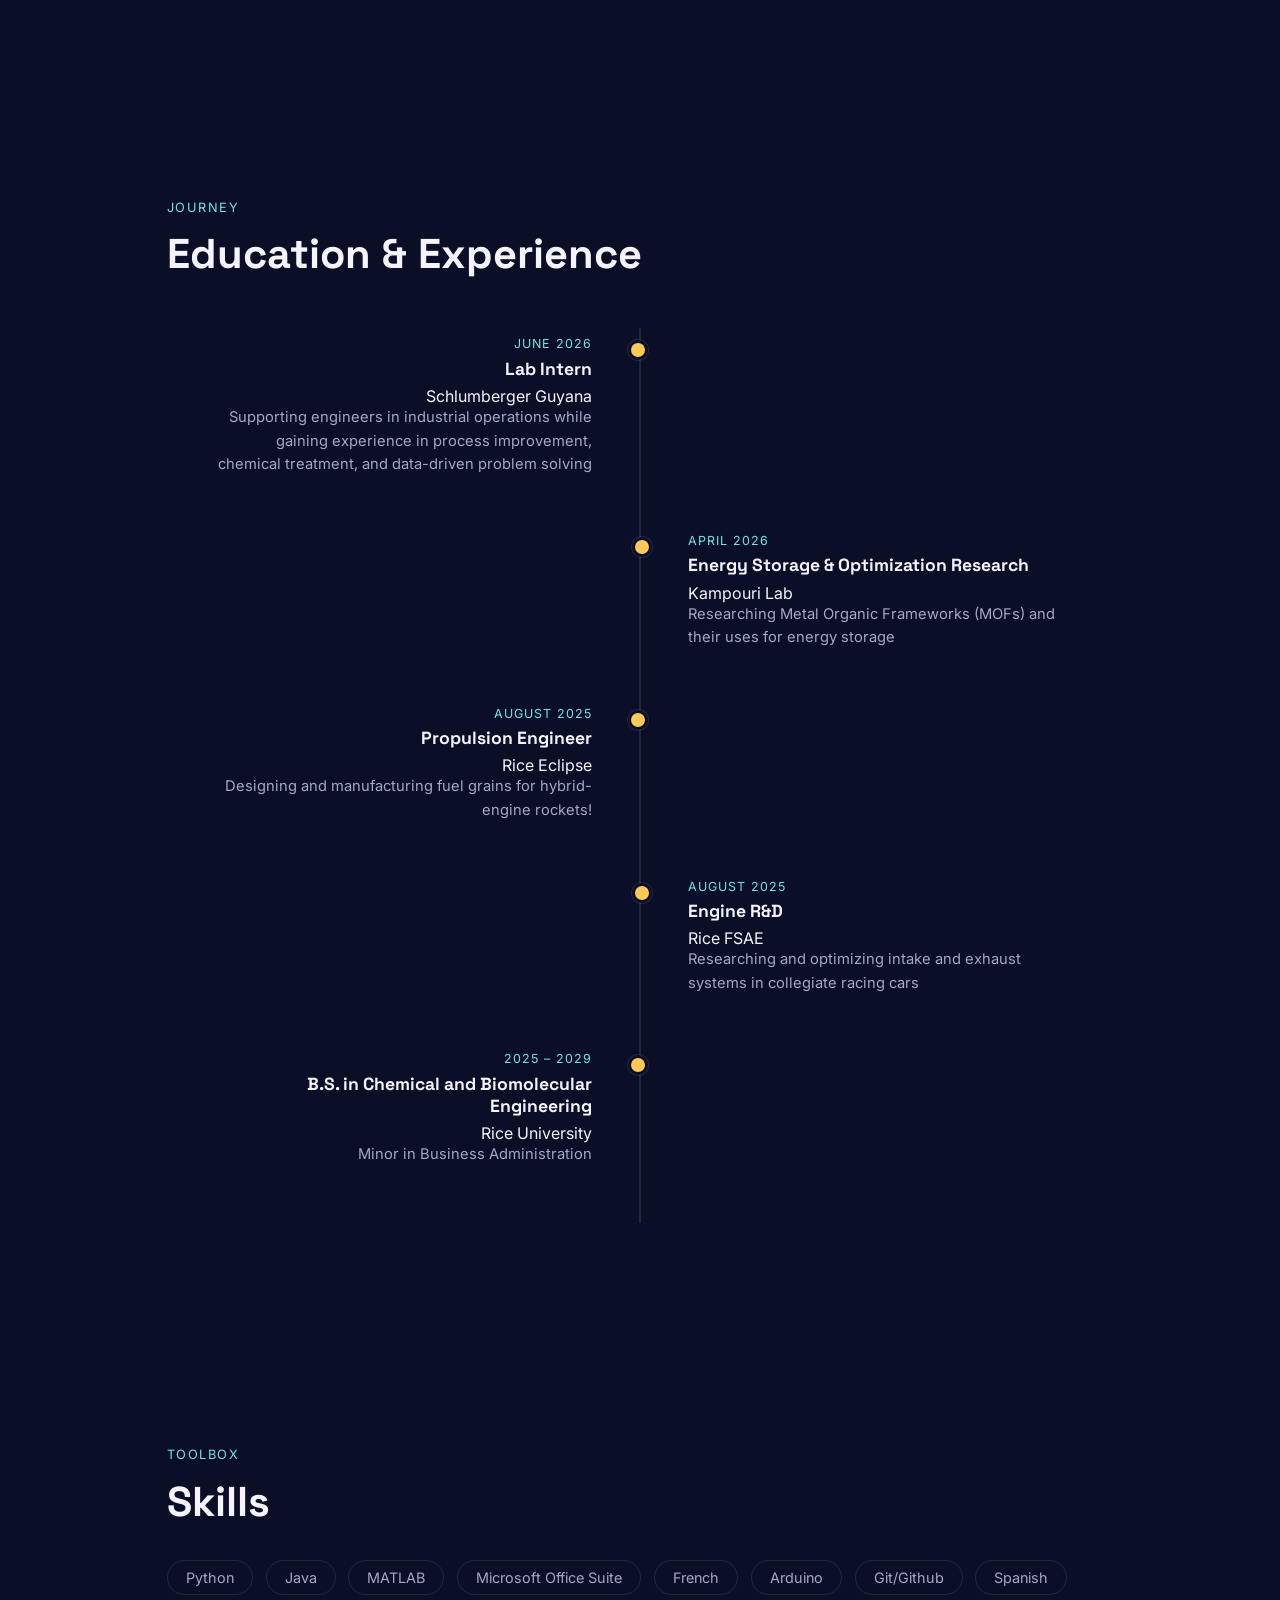
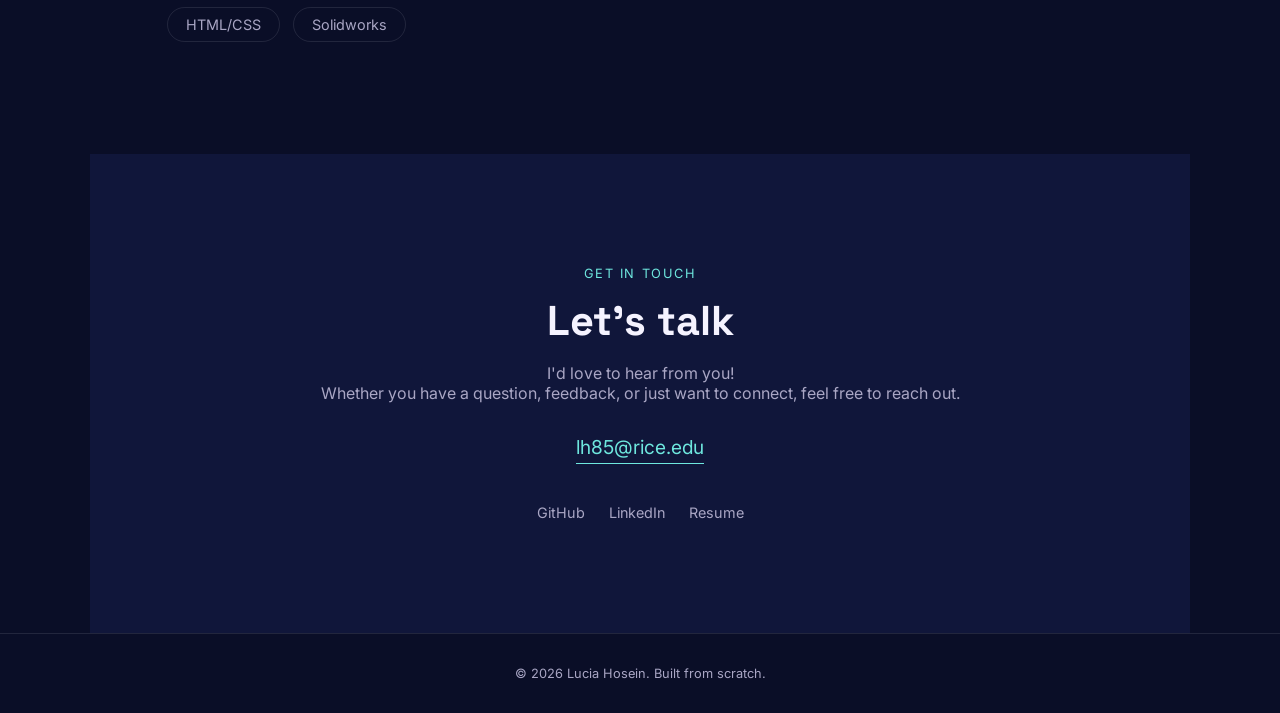
==== commit 3b689ab3: "Update resume link to point to PDF file" ====
--- a/index.html
+++ b/index.html
@@ -190,7 +190,7 @@
     <a href="https://github.com/luciah07">GitHub</a>
     <a href="https://www.linkedin.com/in/lucia-hosein-886b6338a/">LinkedIn</a>
 
-    <a href="images/resume">Resume</a>
+    <a href="images/resume.pdf">Resume</a>
   </div>
 </section>
 
